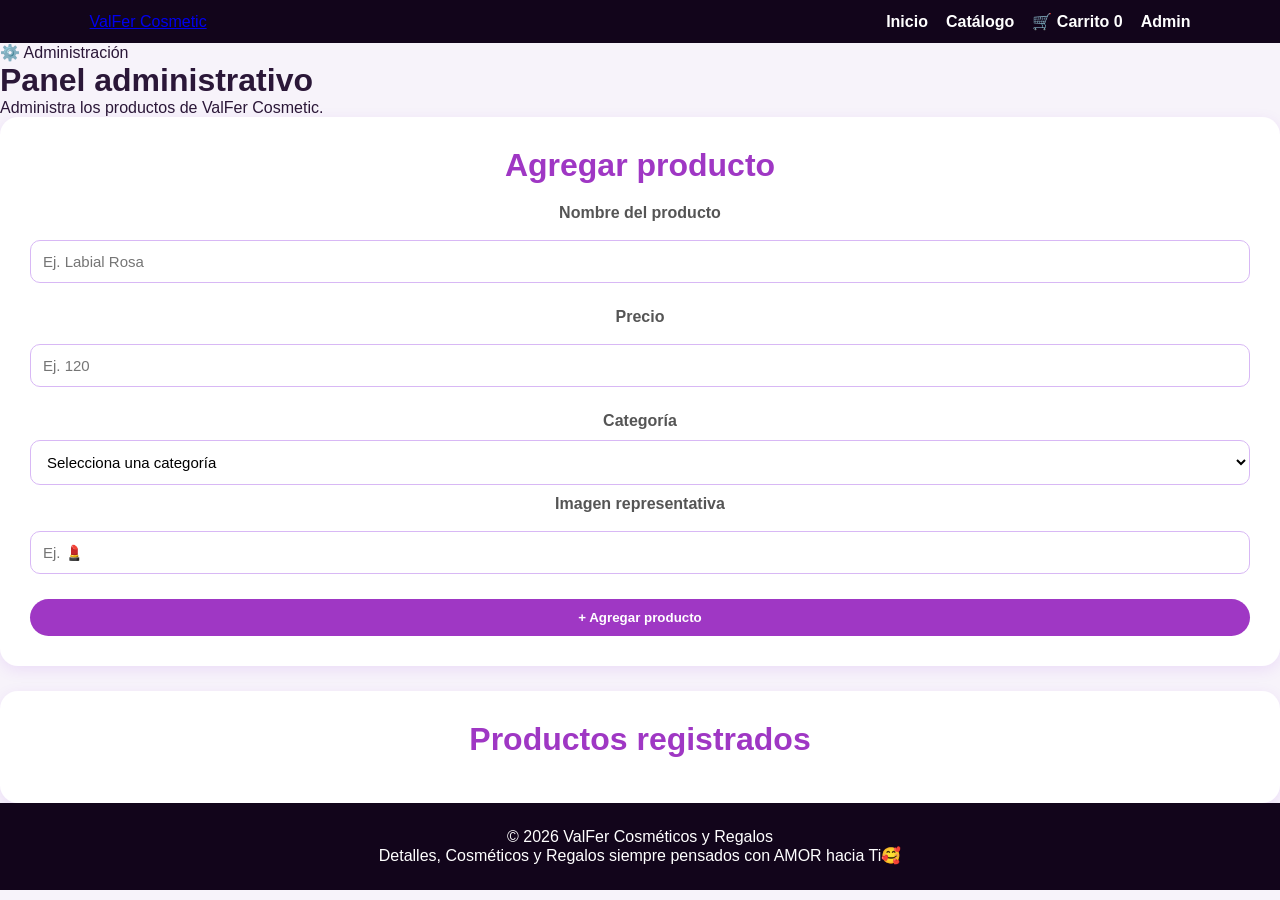
==== admin.html @ d599f7ee "Actualice el codigo y cree apartado admin y carrito" ====
<!DOCTYPE html>
<html lang="es">

<head>

    <!-- Configuración de caracteres -->
    <meta charset="UTF-8">

    <!-- Adaptación para celulares -->
    <meta name="viewport" content="width=device-width, initial-scale=1.0">

    <!-- Título -->
    <title>Administración | ValFer Cosmetic</title>

    <!-- Archivo CSS -->
    <link rel="stylesheet" href="estilos.css">

</head>


<body>


    <!-- ==============================
         ENCABEZADO
         ============================== -->

    <header>

        <!-- Nombre del negocio -->

        <a class="logo" href="index.html">

            ValFer

            <span>
                Cosmetic
            </span>

        </a>


        <!-- Menú -->

        <nav>

            <a href="index.html">
                Inicio
            </a>

            <a href="catalogo.html">
                Catálogo
            </a>

            <a href="carrito.html">

                🛒 Carrito

                <b id="contador">
                    0
                </b>

            </a>

            <a href="admin.html">
                Admin
            </a>

        </nav>

    </header>



    <!-- ==============================
         CONTENIDO PRINCIPAL
         ============================== -->

    <main class="seccion">


        <!-- TÍTULO -->

        <div class="titulo">

            <p class="etiqueta">
                ⚙️ Administración
            </p>

            <h1>
                Panel administrativo
            </h1>

            <p>
                Administra los productos de ValFer Cosmetic.
            </p>

        </div>



        <!-- ==============================
             FORMULARIO
             ============================== -->

        <section class="caja">

            <h2>
                Agregar producto
            </h2>


            <!--
                Este formulario permite registrar
                un nuevo producto.

                JavaScript se encargará de guardar
                la información.
            -->

            <form
                id="formAdmin"
                class="formulario"
            >


                <!-- Nombre -->

                <label for="nombre">
                    Nombre del producto
                </label>

                <input
                    id="nombre"
                    type="text"
                    placeholder="Ej. Labial Rosa"
                    required
                >


                <!-- Precio -->

                <label for="precio">
                    Precio
                </label>

                <input
                    id="precio"
                    type="number"
                    placeholder="Ej. 120"
                    min="1"
                    step="0.01"
                    required
                >


                <!-- Categoría -->

                <label for="cat">
                    Categoría
                </label>

                <select
                    id="cat"
                    required
                >

                    <option value="">
                        Selecciona una categoría
                    </option>

                    <option value="maquillaje">
                        Maquillaje
                    </option>

                    <option value="cuidado">
                        Cuidado personal
                    </option>

                    <option value="regalos">
                        Regalos
                    </option>

                </select>


                <!-- Emoji -->

                <label for="emoji">
                    Imagen representativa
                </label>

                <input
                    id="emoji"
                    type="text"
                    placeholder="Ej. 💄"
                    maxlength="2"
                >


                <!-- Botón -->

                <button
                    class="btn"
                    type="submit"
                >

                    + Agregar producto

                </button>

            </form>

        </section>



        <!-- ==============================
             PRODUCTOS REGISTRADOS
             ============================== -->

        <section class="caja admin-productos">

            <h2>
                Productos registrados
            </h2>


            <!--
                JavaScript colocará aquí
                todos los productos.
            -->

            <div id="adminLista">

            </div>

        </section>


    </main>


    <!-- PIE DE PÁGINA -->
    <footer>

        <p>
            © 2026 ValFer Cosméticos y Regalos
        </p>

        <p>
            Detalles, Cosméticos y Regalos siempre pensados
            con AMOR hacia Ti🥰
        </p>
    </footer>

</body>

</html>
---- estilos.css ----
/* ==============================
  PAGINA PRINCIPAL INDEX
   ============================== */
:root{
  --morado:#9f37c4;
  --lila:#d97aff;
  --negro:#12051b;
  --blanco:#fff;
  --gris:#f7f3fa;
  --texto:#2b1738;
}
*{box-sizing:border-box;margin:0;padding:0}
body{
  font-family:Arial, sans-serif;
  background:var(--gris);
  color:var(--texto);
}
header{
  background:#12051b;
  color:white;
  padding:12px 7%;
  display:flex;
  align-items:center;
  justify-content:space-between;
  position:sticky;
  top:0;
  z-index:10;
}
.mini-logo{width:65px;height:48px;object-fit:contain}
nav{display:flex;gap:18px;align-items:center;flex-wrap:wrap}
nav a{
  color:white;text-decoration:none;font-weight:bold;
}
nav a:hover{color:var(--lila)}
.btn{
  display:inline-block;
  background:var(--morado);
  color:white;
  padding:11px 20px;
  border-radius:25px;
  text-decoration:none;
  border:none;
  cursor:pointer;
  font-weight:bold;
}
.btn:hover{background:#a43df0}
.hero{
  min-height:75vh;
  display:flex;
  align-items:center;
  justify-content:center;
  text-align:center;
  padding:50px 20px;
  background:linear-gradient(135deg,#12051b,#2a0742,#8207DB);
  color:white;
}
.hero img{width:min(430px,90%);border-radius:20px;margin-bottom:20px}
.hero h1{font-size:clamp(2.2rem,6vw,4.5rem);margin-bottom:10px}
.hero p{font-size:1.15rem;margin-bottom:25px}
section{padding:65px 8%;text-align:center}
section h2{font-size:2rem;margin-bottom:15px;color:var(--morado)}
.sobre{background:white}
.sobre p{max-width:750px;margin:auto;line-height:1.7}
.cards{
  display:grid;
  grid-template-columns:repeat(auto-fit,minmax(190px,1fr));
  gap:20px;
  margin-top:30px;
}
.card{
  background:white;
  padding:25px;
  border-radius:18px;
  box-shadow:0 5px 18px #00000012;
}
.card .icon{font-size:45px;margin-bottom:12px}
.card h3{margin-bottom:8px;color:var(--morado)}
.form-box{
  max-width:450px;margin:60px auto;padding:30px;
  background:white;border-radius:20px;
  box-shadow:0 5px 20px #00000015;
}
.form-box h2{text-align:center;color:var(--morado);margin-bottom:20px}
input{
  width:100%;padding:13px;margin:8px 0 15px;
  border:1px solid #ddd;border-radius:10px;
}
.form-box .btn{width:100%}
.center{text-align:center}
.profile{
  max-width:600px;margin:60px auto;background:white;padding:35px;
  border-radius:20px;text-align:center;box-shadow:0 5px 20px #00000015;
}
.avatar{
  width:90px;height:90px;border-radius:50%;margin:0 auto 15px;
  background:var(--lila);display:flex;align-items:center;justify-content:center;
  font-size:40px;
}
footer{
  background:#12051b;color:white;text-align:center;padding:25px;
}
@media(max-width:650px){
  header{flex-direction:column;gap:10px}
  nav{justify-content:center}
}

/* ============================= */
/* PÁGINA DE BIENVENIDA INDEX2 */
/* ============================= */

.pagina-bienvenida {
    margin: 0;

    min-height: 100vh;

    display: flex;

    justify-content: center;

    align-items: center;

    background: linear-gradient(
        #17032ae6,
        #b986ece6
    );

    font-family: Arial, sans-serif;
}


/* CONTENEDOR PRINCIPAL */

.bienvenida {
    width: 100%;

    display: flex;

    justify-content: center;

    padding: 30px;
}


/* TARJETA */

.tarjeta-bienvenida {
    max-width: 500px;

    width: 100%;

    background-color: white;

    padding: 45px 30px;

    border-radius: 25px;

    text-align: center;

    box-shadow: 0 8px 25px rgba(130, 7, 219, 0.20);
}


/* LOGO */

.logo-bienvenida {
    width: 180px;

    max-width: 80%;

    margin-bottom: 20px;
}


/* TÍTULO */

.tarjeta-bienvenida h1 {
    color: #8207DB;

    font-size: 30px;

    margin-bottom: 15px;
}


/* TEXTOS */

.tarjeta-bienvenida p {
    color: #5C3B68;

    font-size: 17px;

    line-height: 1.6;
}


/* FORMULARIO */

.tarjeta-bienvenida form {
    margin-top: 25px;

    display: flex;

    flex-direction: column;

    gap: 15px;
}


/* CAMPO DE CORREO */

.tarjeta-bienvenida input {
    padding: 14px;

    border: 2px solid #C27AFF;

    border-radius: 25px;

    font-size: 16px;

    text-align: center;

    outline: none;
}


/* EFECTO DEL INPUT */

.tarjeta-bienvenida input:focus {
    border-color: #8207DB;
}


/* BOTÓN */

.tarjeta-bienvenida .btn {
    border: none;

    cursor: pointer;

    background-color: #8207DB;

    color: white;

    padding: 14px 22px;

    border-radius: 25px;

    font-size: 16px;

    font-weight: bold;

    transition: 0.3s;
}


/* EFECTO DEL BOTÓN */

.tarjeta-bienvenida .btn:hover {
    background-color: #C27AFF;

    transform: scale(1.03);
}


/* MENSAJE DE PRIVACIDAD */

.mensaje-privacidad {
    font-size: 13px !important;

    color: #777 !important;

    margin-top: 20px;
}

/* ==============================
   LOGIN, REGISTRO Y PERFIL
   ============================== */

.encabezado-login {
    background-color: white;
    text-align: center;
    padding: 20px;
}

.encabezado-login h1 {
    color: #8207DB;
    margin: 0;
}

.encabezado-login p {
    color: #777;
}


/* Fondo */

.login-container {
    min-height: 80vh;

    display: flex;
    justify-content: center;
    align-items: center;

    padding: 40px 20px;

    background: linear-gradient(
        135deg,
        #8207DB,
        #C27AFF
    );
}


/* Tarjeta */

.login-card {
    width: 100%;
    max-width: 420px;

    background-color: white;

    padding: 35px;

    border-radius: 20px;

    box-shadow:
        0 8px 25px
        rgba(0, 0, 0, 0.2);
}


/* Título */

.login-card h2 {
    text-align: center;

    color: #8207DB;

    margin-bottom: 10px;
}


.texto-login {
    text-align: center;

    color: #777;

    margin-bottom: 25px;
}


/* Etiquetas */

.login-card label {
    display: block;

    margin-top: 15px;

    margin-bottom: 6px;

    font-weight: bold;

    color: #333;
}


/* Campos */

.login-card input {
    width: 100%;

    padding: 12px;

    box-sizing: border-box;

    border: 2px solid #ddd;

    border-radius: 10px;

    font-size: 15px;
}


/* Cuando seleccionamos un campo */

.login-card input:focus {
    outline: none;

    border-color: #8207DB;
}


/* Botón principal */

.boton {
    display: block;

    width: 100%;

    box-sizing: border-box;

    padding: 13px;

    margin-top: 25px;

    background-color: #8207DB;

    color: white;

    border-radius: 10px;

    text-align: center;

    text-decoration: none;

    font-weight: bold;
}


.boton:hover {
    background-color: #6b05b5;
}


/* Segundo botón */

.boton-secundario {
    display: block;

    width: 100%;

    box-sizing: border-box;

    padding: 12px;

    margin-top: 15px;

    border: 2px solid #8207DB;

    border-radius: 10px;

    color: #8207DB;

    text-align: center;

    text-decoration: none;

    font-weight: bold;
}


/* Separador */

.separador {
    text-align: center;

    margin-top: 25px;

    color: #777;
}


/* Regresar */

.volver {
    display: block;

    text-align: center;

    margin-top: 20px;

    color: #8207DB;

    text-decoration: none;
}


/* Foto */

.foto-perfil {

    width: 100px;

    height: 100px;

    margin: 10px auto 20px;

    border-radius: 50%;

    background-color: #C27AFF;

    display: flex;

    justify-content: center;

    align-items: center;

    font-size: 45px;
}

/* ============================= */
/* SECCIÓN SOBRE NOSOTROS */
/* ============================= */

.sobre-nosotros {
    background-color: #faf5ff;
    padding: 70px 8%;
    text-align: center;
}


/* Título principal */

.sobre-nosotros h2 {
    color: #2e0a48;
    font-size: 35px;
    margin-bottom: 20px;
}


/* Texto de bienvenida */

.sobre-nosotros .bienvenida {
    color: #8207DB;
    font-size: 20px;
    font-weight: bold;
    margin-bottom: 25px;
}


/* Párrafos */

.sobre-nosotros > p {
    max-width: 600px;
    margin: 0 auto 15px;
    line-height: 1.5;
    color: #5c3b68;
    font-size: 17px;
}


/* Texto importante */

.sobre-nosotros strong {
    color: #8207DB;
}


/* ============================= */
/* TÍTULO DE VALORES */
/* ============================= */

.sobre-nosotros h3 {
    color: #8207DB;
    font-size: 28px;
    margin-top: 50px;
    margin-bottom: 30px;
}


/* ============================= */
/* TARJETAS DE VALORES */
/* ============================= */

.valores {
    display: grid;

    grid-template-columns:
        repeat(auto-fit, minmax(200px, 1fr));

    gap: 25px;

    max-width: 1000px;

    margin: auto;
}


/* Cada tarjeta */

.valor {
    background-color: white;

    padding: 30px 20px;

    border-radius: 20px;

    box-shadow:
        0 5px 15px rgba(130, 7, 219, 0.15);

    transition: 0.3s;
}


/* Efecto cuando pasamos el mouse */

.valor:hover {
    transform: translateY(-8px);

    box-shadow:
        0 10px 25px rgba(130, 7, 219, 0.25);
}


/* Icono */

.valor span {
    font-size: 45px;
    display: block;
    margin-bottom: 15px;
}


/* Título de cada valor */

.valor h4 {
    color: #8207DB;
    font-size: 21px;
    margin-bottom: 10px;
}


/* Texto de cada valor */

.valor p {
    color: #654b70;
    line-height: 1.5;
    font-size: 15px;
}


/* ============================= */
/* MENSAJE FINAL */
/* ============================= */

.sobre-nosotros .final {
    margin-top: 50px;

    color: #8207DB;

    font-size: 18px;

    font-weight: bold;
}


/* Frase final */

.sobre-nosotros .frase {
    color: #351044;

    font-size: 20px;

    font-style: italic;

    font-weight: bold;

    margin-top: 15px;
}

/* ============================= */
/* CATÁLOGO DE PRODUCTOS */
/* ============================= */

.catalogo {
    background-color: #faf5ff;
    padding: 60px 8%;
    text-align: center;
}

/* TÍTULO */

.catalogo h2 {
    color: #8207DB;
    font-size: 35px;
    margin-bottom: 15px;
}

/* DESCRIPCIÓN */

.descripcion-catalogo {
    color: #5c3b68;
    font-size: 18px;
    margin-bottom: 50px;
}


/* CATEGORÍAS */

.catalogo h3 {
    color: #8207DB;
    font-size: 28px;
    margin-top: 45px;
    margin-bottom: 30px;
}


/* CONTENEDOR DE PRODUCTOS */

.productos {
    display: grid;
    grid-template-columns: repeat(auto-fit, minmax(220px, 1fr));
    gap: 25px;
    max-width: 1000px;
    margin: auto;
}


/* TARJETA DEL PRODUCTO */

.producto {
    background-color: white;
    padding: 20px;
    border-radius: 20px;

    box-shadow: 0 5px 15px rgba(130, 7, 219, 0.15);

    transition: 0.3s;
}


/* EFECTO AL PASAR EL MOUSE */

.producto:hover {
    transform: translateY(-8px);

    box-shadow:
        0 10px 25px rgba(130, 7, 219, 0.25);
}


/* ESPACIO PARA LA IMAGEN */

.imagen-producto {
    height: 180px;

    background-color: #f1ddff;

    border-radius: 15px;

    display: flex;
    align-items: center;
    justify-content: center;

    font-size: 50px;

    margin-bottom: 20px;
}


/* NOMBRE DEL PRODUCTO */

.producto h4 {
    color: #8207DB;
    font-size: 20px;
    margin-bottom: 10px;
}


/* DESCRIPCIÓN DEL PRODUCTO */

.producto p {
    color: #654b70;
    line-height: 1.5;

    min-height: 45px;
}


/* PRECIO */

.precio {
    display: block;

    color: #351044;

    font-size: 20px;

    font-weight: bold;

    margin: 15px 0;
}


/* BOTÓN */

.producto .btn {
    display: inline-block;

    background-color: #8207DB;

    color: white;

    text-decoration: none;

    padding: 10px 20px;

    border-radius: 25px;

    font-weight: bold;

    transition: 0.3s;
}


/* EFECTO DEL BOTÓN */

.producto .btn:hover {
    background-color: #C27AFF;

    transform: scale(1.05);
}


/* MENSAJE FINAL */

.mensaje-catalogo {
    background-color: white;

    max-width: 700px;

    margin: 60px auto 20px;

    padding: 30px;

    border-radius: 20px;

    box-shadow: 0 5px 15px rgba(130, 7, 219, 0.15);
}


.mensaje-catalogo p:first-child {
    color: #8207DB;

    font-size: 22px;

    font-weight: bold;
}


.mensaje-catalogo p {
    color: #5c3b68;

    font-size: 17px;
}


/* BOTÓN DEL MENSAJE */

.mensaje-catalogo .btn {
    display: inline-block;

    background-color: #8207DB;

    color: white;

    text-decoration: none;

    padding: 12px 22px;

    border-radius: 25px;

    font-weight: bold;

    margin-top: 10px;

    transition: 0.3s;
}


.mensaje-catalogo .btn:hover {
    background-color: #C27AFF;
}


/* Overlay oscuro de fondo */
.modal-overlay {
    position: fixed;
    top: 0;
    left: 0;
    width: 100%;
    height: 100%;
    background-color: rgba(0, 0, 0, 0.5);
    display: flex;
    justify-content: center;
    align-items: center;
    z-index: 1000;
}

/* Caja de la alerta personalizada */
.modal-box {
    background-color: #ffffff;
    padding: 25px;
    border-radius: 12px;
    text-align: center;
    box-shadow: 0 4px 15px rgba(0, 0, 0, 0.2);
    width: 90%;
}

/* =====================================
   CARRITO DE COMPRAS
   ===================================== */


/* Caja principal del carrito */

.caja {
    background: white;

    padding: 30px;

    border-radius: 18px;

    box-shadow:
        0 4px 15px #8207db18;
}


/* Cada producto dentro del carrito */

.item {
    display: flex;

    justify-content: space-between;

    align-items: center;

    gap: 15px;

    padding: 18px 0;

    border-bottom: 1px solid #eeeeee;
}


/* Nombre del producto */

.item span {
    font-size: 17px;
}


/* Botón para quitar */

.secundario {
    border: 1px solid #8207DB;

    color: #8207DB;

    background: white;

    padding: 9px 16px;

    border-radius: 20px;

    cursor: pointer;

    font-weight: bold;
}


.secundario:hover {
    background: #f2ddff;
}


/* Total */

.total {
    text-align: right;

    font-size: 23px;

    font-weight: bold;

    color: #8207DB;

    margin-top: 25px;
}


/* Mensaje cuando no hay productos */

.carrito-vacio {
    text-align: center;

    padding: 40px 20px;
}


.carrito-vacio h2 {
    color: #8207DB;

    margin-bottom: 10px;
}

/* =====================================
   PANEL ADMINISTRATIVO
   ===================================== */


/* Espacio entre las cajas */

.admin-productos {
    margin-top: 25px;
}


/* Formulario */

.formulario {
    display: grid;

    gap: 10px;

    margin-top: 20px;
}


/* Etiquetas */

.formulario label {
    font-weight: bold;

    color: #555;
}


/* Campos */

.formulario input,
.formulario select {

    width: 100%;

    padding: 12px;

    border: 1px solid #d8b8f5;

    border-radius: 10px;

    background: white;

    outline: none;

    font-size: 15px;

}


/* Cuando hacemos clic en un campo */

.formulario input:focus,
.formulario select:focus {

    border-color: #8207DB;

    box-shadow:
        0 0 0 2px #c27aff55;

}


/* Cada producto del administrador */

.admin-item {

    display: flex;

    justify-content: space-between;

    align-items: center;

    gap: 15px;

    padding: 15px 0;

    border-bottom: 1px solid #eeeeee;

}


/* Nombre del producto */

.admin-item span {

    font-size: 16px;

}


/* Botón eliminar */

.admin-item .secundario {

    border-color: #C27AFF;

    color: #8207DB;

}


.admin-item .secundario:hover {

    background: #f2ddff;

}
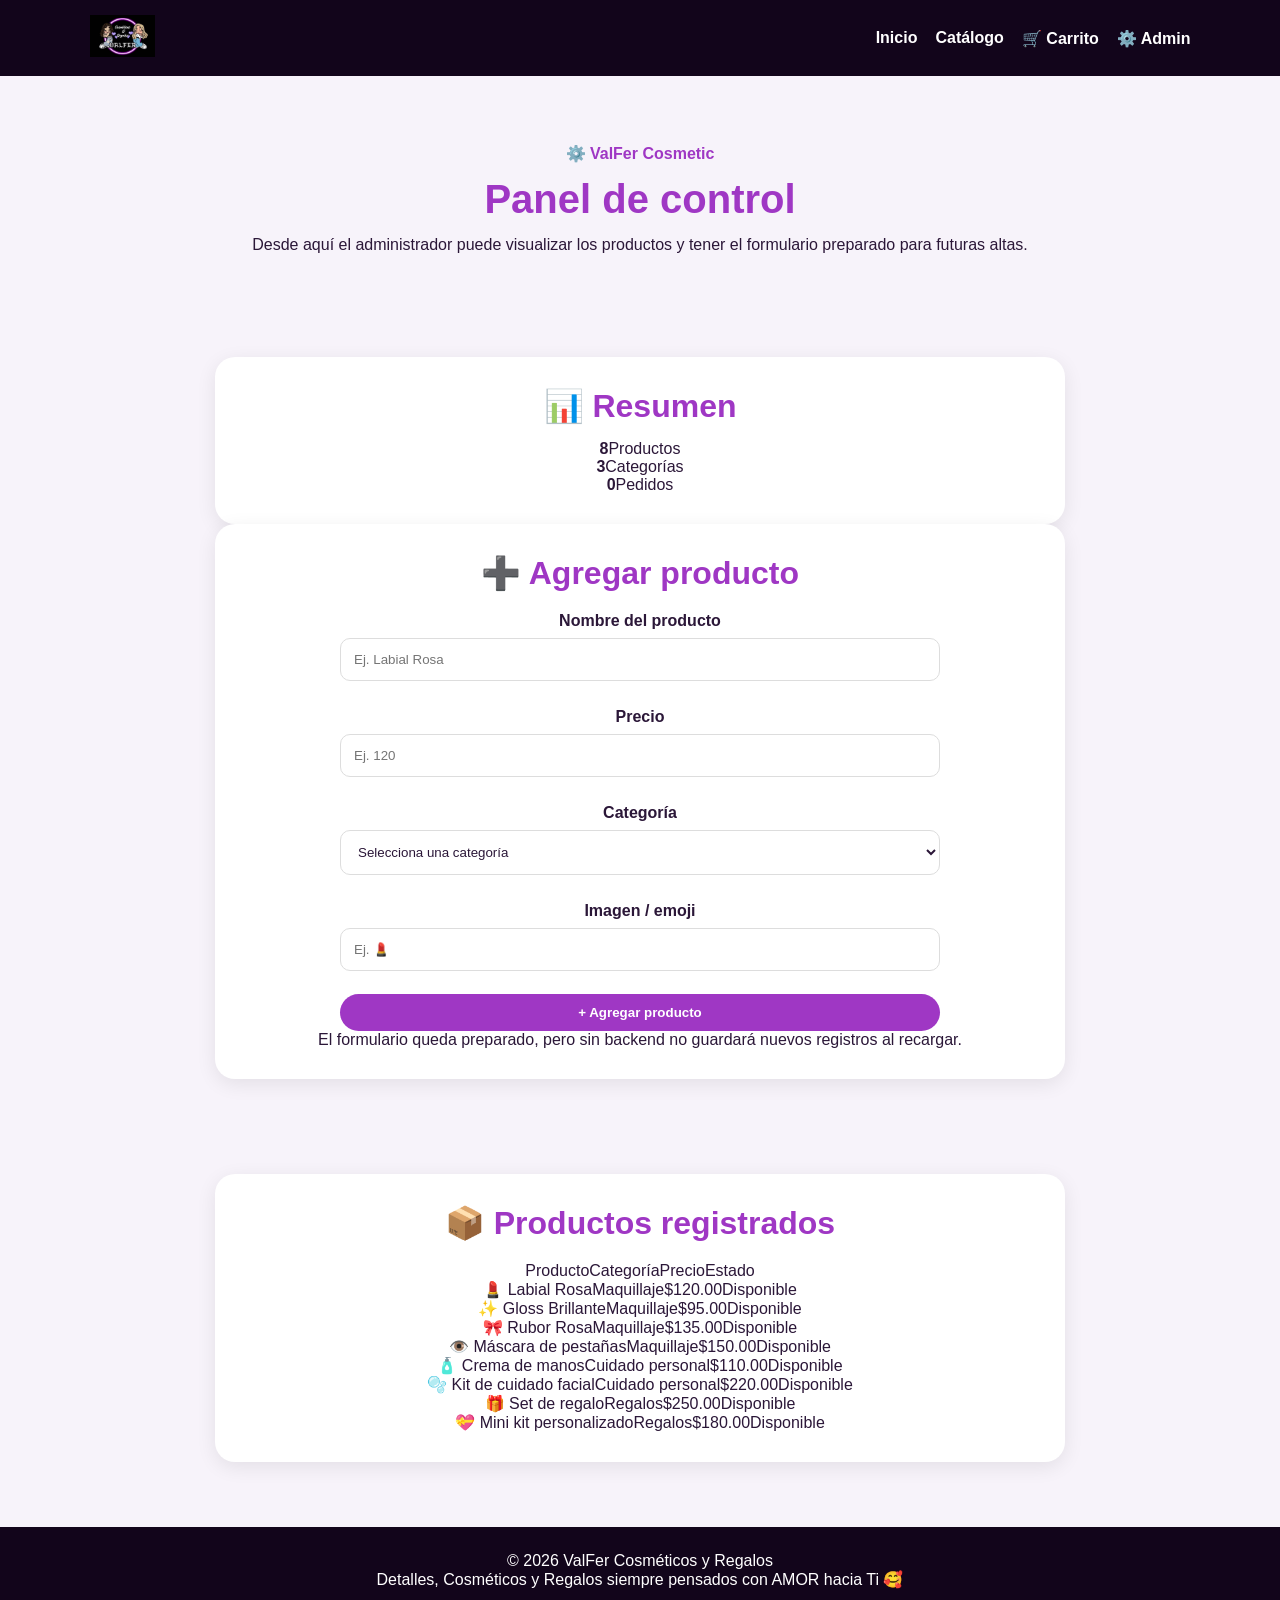
==== commit 01449340: "Agregue nuevo apartado (comunidad) y modifique codigo" ====
--- a/admin.html
+++ b/admin.html
@@ -1,259 +1,89 @@
 <!DOCTYPE html>
 <html lang="es">
-
 <head>
-
-    <!-- Configuración de caracteres -->
     <meta charset="UTF-8">
-
-    <!-- Adaptación para celulares -->
     <meta name="viewport" content="width=device-width, initial-scale=1.0">
-
-    <!-- Título -->
-    <title>Administración | ValFer Cosmetic</title>
-
-    <!-- Archivo CSS -->
+    <title>Panel Admin | ValFer Cosmetic</title>
     <link rel="stylesheet" href="estilos.css">
-
 </head>
-
-
 <body>
 
+<header>
+    <a href="index.html">
+        <img src="img/valfer logo.jpeg" class="mini-logo" alt="ValFer Cosmetic">
+    </a>
+    <nav>
+        <a href="index.html">Inicio</a>
+        <a href="catalogo.html#productos">Catálogo</a>
+        <a href="catalogo.html#carrito">🛒 Carrito</a>
+        <a href="admin.html">⚙️ Admin</a>
+    </nav>
+</header>
 
-    <!-- ==============================
-         ENCABEZADO
-         ============================== -->
+<main class="seccion admin-panel">
+    <div class="titulo">
+        <p class="etiqueta">⚙️ ValFer Cosmetic</p>
+        <h1>Panel de control</h1>
+        <p>Desde aquí el administrador puede visualizar los productos y tener el formulario preparado para futuras altas.</p>
+    </div>
 
-    <header>
-
-        <!-- Nombre del negocio -->
-
-        <a class="logo" href="index.html">
-
-            ValFer
-
-            <span>
-                Cosmetic
-            </span>
-
-        </a>
-
-
-        <!-- Menú -->
-
-        <nav>
-
-            <a href="index.html">
-                Inicio
-            </a>
-
-            <a href="catalogo.html">
-                Catálogo
-            </a>
-
-            <a href="carrito.html">
-
-                🛒 Carrito
-
-                <b id="contador">
-                    0
-                </b>
-
-            </a>
-
-            <a href="admin.html">
-                Admin
-            </a>
-
-        </nav>
-
-    </header>
-
-
-
-    <!-- ==============================
-         CONTENIDO PRINCIPAL
-         ============================== -->
-
-    <main class="seccion">
-
-
-        <!-- TÍTULO -->
-
-        <div class="titulo">
-
-            <p class="etiqueta">
-                ⚙️ Administración
-            </p>
-
-            <h1>
-                Panel administrativo
-            </h1>
-
-            <p>
-                Administra los productos de ValFer Cosmetic.
-            </p>
-
+    <section class="admin-grid">
+        <div class="caja admin-resumen">
+            <h2>📊 Resumen</h2>
+            <div class="estadisticas">
+                <div><strong>8</strong><span>Productos</span></div>
+                <div><strong>3</strong><span>Categorías</span></div>
+                <div><strong>0</strong><span>Pedidos</span></div>
+            </div>
         </div>
 
+        <div class="caja">
+            <h2>➕ Agregar producto</h2>
+            <form class="formulario" action="#" method="post">
+                <label for="nombre">Nombre del producto</label>
+                <input id="nombre" name="nombre" type="text" placeholder="Ej. Labial Rosa" required>
 
+                <label for="precio">Precio</label>
+                <input id="precio" name="precio" type="number" min="1" step="0.01" placeholder="Ej. 120" required>
 
-        <!-- ==============================
-             FORMULARIO
-             ============================== -->
-
-        <section class="caja">
-
-            <h2>
-                Agregar producto
-            </h2>
-
-
-            <!--
-                Este formulario permite registrar
-                un nuevo producto.
-
-                JavaScript se encargará de guardar
-                la información.
-            -->
-
-            <form
-                id="formAdmin"
-                class="formulario"
-            >
-
-
-                <!-- Nombre -->
-
-                <label for="nombre">
-                    Nombre del producto
-                </label>
-
-                <input
-                    id="nombre"
-                    type="text"
-                    placeholder="Ej. Labial Rosa"
-                    required
-                >
-
-
-                <!-- Precio -->
-
-                <label for="precio">
-                    Precio
-                </label>
-
-                <input
-                    id="precio"
-                    type="number"
-                    placeholder="Ej. 120"
-                    min="1"
-                    step="0.01"
-                    required
-                >
-
-
-                <!-- Categoría -->
-
-                <label for="cat">
-                    Categoría
-                </label>
-
-                <select
-                    id="cat"
-                    required
-                >
-
-                    <option value="">
-                        Selecciona una categoría
-                    </option>
-
-                    <option value="maquillaje">
-                        Maquillaje
-                    </option>
-
-                    <option value="cuidado">
-                        Cuidado personal
-                    </option>
-
-                    <option value="regalos">
-                        Regalos
-                    </option>
-
+                <label for="cat">Categoría</label>
+                <select id="cat" name="categoria" required>
+                    <option value="">Selecciona una categoría</option>
+                    <option>Maquillaje</option>
+                    <option>Cuidado personal</option>
+                    <option>Regalos</option>
                 </select>
 
+                <label for="imagen">Imagen / emoji</label>
+                <input id="imagen" name="imagen" type="text" placeholder="Ej. 💄">
 
-                <!-- Emoji -->
+                <button class="btn" type="submit">+ Agregar producto</button>
+            </form>
+            <p class="admin-nota">El formulario queda preparado, pero sin backend no guardará nuevos registros al recargar.</p>
+        </div>
+    </section>
 
-                <label for="emoji">
-                    Imagen representativa
-                </label>
+    <section class="caja admin-productos">
+        <h2>📦 Productos registrados</h2>
 
-                <input
-                    id="emoji"
-                    type="text"
-                    placeholder="Ej. 💄"
-                    maxlength="2"
-                >
+        <div class="tabla-admin">
+            <div class="fila-admin encabezado-admin"><span>Producto</span><span>Categoría</span><span>Precio</span><span>Estado</span></div>
+            <div class="fila-admin"><span>💄 Labial Rosa</span><span>Maquillaje</span><span>$120.00</span><span>Disponible</span></div>
+            <div class="fila-admin"><span>✨ Gloss Brillante</span><span>Maquillaje</span><span>$95.00</span><span>Disponible</span></div>
+            <div class="fila-admin"><span>🎀 Rubor Rosa</span><span>Maquillaje</span><span>$135.00</span><span>Disponible</span></div>
+            <div class="fila-admin"><span>👁️ Máscara de pestañas</span><span>Maquillaje</span><span>$150.00</span><span>Disponible</span></div>
+            <div class="fila-admin"><span>🧴 Crema de manos</span><span>Cuidado personal</span><span>$110.00</span><span>Disponible</span></div>
+            <div class="fila-admin"><span>🫧 Kit de cuidado facial</span><span>Cuidado personal</span><span>$220.00</span><span>Disponible</span></div>
+            <div class="fila-admin"><span>🎁 Set de regalo</span><span>Regalos</span><span>$250.00</span><span>Disponible</span></div>
+            <div class="fila-admin"><span>💝 Mini kit personalizado</span><span>Regalos</span><span>$180.00</span><span>Disponible</span></div>
+        </div>
+    </section>
+</main>
 
-
-                <!-- Botón -->
-
-                <button
-                    class="btn"
-                    type="submit"
-                >
-
-                    + Agregar producto
-
-                </button>
-
-            </form>
-
-        </section>
-
-
-
-        <!-- ==============================
-             PRODUCTOS REGISTRADOS
-             ============================== -->
-
-        <section class="caja admin-productos">
-
-            <h2>
-                Productos registrados
-            </h2>
-
-
-            <!--
-                JavaScript colocará aquí
-                todos los productos.
-            -->
-
-            <div id="adminLista">
-
-            </div>
-
-        </section>
-
-
-    </main>
-
-
-    <!-- PIE DE PÁGINA -->
-    <footer>
-
-        <p>
-            © 2026 ValFer Cosméticos y Regalos
-        </p>
-
-        <p>
-            Detalles, Cosméticos y Regalos siempre pensados
-            con AMOR hacia Ti🥰
-        </p>
-    </footer>
+<footer>
+    <p>© 2026 ValFer Cosméticos y Regalos</p>
+    <p>Detalles, Cosméticos y Regalos siempre pensados con AMOR hacia Ti 🥰</p>
+</footer>
 
 </body>
-
-</html>+</html>
--- a/estilos.css
+++ b/estilos.css
@@ -276,226 +276,169 @@
    LOGIN, REGISTRO Y PERFIL
    ============================== */
 
+/* Reutilización de variables globales del INDEX */
+:root {
+  --morado: #9f37c4;
+  --lila: #d97aff;
+  --negro: #12051b;
+  --blanco: #fff;
+  --gris: #f7f3fa;
+  --texto: #2b1738;
+}
+
+/* Encabezado */
 .encabezado-login {
-    background-color: white;
-    text-align: center;
-    padding: 20px;
+  background-color: var(--blanco);
+  text-align: center;
+  padding: 25px 20px;
 }
 
 .encabezado-login h1 {
-    color: #8207DB;
-    margin: 0;
+  color: var(--morado);
+  margin-bottom: 5px;
 }
 
 .encabezado-login p {
-    color: #777;
-}
-
-
-/* Fondo */
-
+  color: #666;
+  font-size: 0.95rem;
+}
+
+/* Fondo principal con el mismo degradado oscuro que la sección Hero */
 .login-container {
-    min-height: 80vh;
-
-    display: flex;
-    justify-content: center;
-    align-items: center;
-
-    padding: 40px 20px;
-
-    background: linear-gradient(
-        135deg,
-        #8207DB,
-        #C27AFF
-    );
-}
-
-
-/* Tarjeta */
-
+  min-height: 80vh;
+  display: flex;
+  justify-content: center;
+  align-items: center;
+  padding: 50px 20px;
+  background: linear-gradient(135deg, #12051b, #2a0742, #8207DB);
+}
+
+/* Tarjeta contenedora */
 .login-card {
-    width: 100%;
-    max-width: 420px;
-
-    background-color: white;
-
-    padding: 35px;
-
-    border-radius: 20px;
-
-    box-shadow:
-        0 8px 25px
-        rgba(0, 0, 0, 0.2);
-}
-
-
-/* Título */
-
+  width: 100%;
+  max-width: 450px;
+  background-color: var(--blanco);
+  padding: 35px;
+  border-radius: 20px;
+  box-shadow: 0 5px 20px rgba(0, 0, 0, 0.15);
+}
+
+/* Títulos y textos descriptivos */
 .login-card h2 {
-    text-align: center;
-
-    color: #8207DB;
-
-    margin-bottom: 10px;
-}
-
+  text-align: center;
+  color: var(--morado);
+  font-size: 2rem;
+  margin-bottom: 10px;
+}
 
 .texto-login {
-    text-align: center;
-
-    color: #777;
-
-    margin-bottom: 25px;
-}
-
-
-/* Etiquetas */
-
+  text-align: center;
+  color: #666;
+  font-size: 0.95rem;
+  margin-bottom: 25px;
+}
+
+/* Formularios y campos de entrada */
 .login-card label {
-    display: block;
-
-    margin-top: 15px;
-
-    margin-bottom: 6px;
-
-    font-weight: bold;
-
-    color: #333;
-}
-
-
-/* Campos */
+  display: block;
+  margin-top: 15px;
+  margin-bottom: 6px;
+  font-weight: bold;
+  color: var(--texto);
+}
 
 .login-card input {
-    width: 100%;
-
-    padding: 12px;
-
-    box-sizing: border-box;
-
-    border: 2px solid #ddd;
-
-    border-radius: 10px;
-
-    font-size: 15px;
-}
-
-
-/* Cuando seleccionamos un campo */
+  width: 100%;
+  padding: 13px;
+  box-sizing: border-box;
+  border: 1px solid #ddd;
+  border-radius: 10px;
+  font-size: 15px;
+  font-family: inherit;
+  transition: border-color 0.3s ease;
+}
 
 .login-card input:focus {
-    outline: none;
-
-    border-color: #8207DB;
-}
-
-
-/* Botón principal */
-
+  outline: none;
+  border-color: var(--morado);
+}
+
+/* Botón Principal (Basado en la clase .btn del INDEX) */
 .boton {
-    display: block;
-
-    width: 100%;
-
-    box-sizing: border-box;
-
-    padding: 13px;
-
-    margin-top: 25px;
-
-    background-color: #8207DB;
-
-    color: white;
-
-    border-radius: 10px;
-
-    text-align: center;
-
-    text-decoration: none;
-
-    font-weight: bold;
-}
-
+  display: block;
+  width: 100%;
+  box-sizing: border-box;
+  padding: 12px 20px;
+  margin-top: 25px;
+  background: var(--morado);
+  color: var(--blanco);
+  border: none;
+  border-radius: 25px;
+  text-align: center;
+  text-decoration: none;
+  font-weight: bold;
+  cursor: pointer;
+  transition: background 0.3s ease;
+}
 
 .boton:hover {
-    background-color: #6b05b5;
-}
-
-
-/* Segundo botón */
-
+  background: #a43df0;
+}
+
+/* Botón Secundario */
 .boton-secundario {
-    display: block;
-
-    width: 100%;
-
-    box-sizing: border-box;
-
-    padding: 12px;
-
-    margin-top: 15px;
-
-    border: 2px solid #8207DB;
-
-    border-radius: 10px;
-
-    color: #8207DB;
-
-    text-align: center;
-
-    text-decoration: none;
-
-    font-weight: bold;
-}
-
-
-/* Separador */
-
+  display: block;
+  width: 100%;
+  box-sizing: border-box;
+  padding: 12px 20px;
+  margin-top: 15px;
+  border: 2px solid var(--morado);
+  background: transparent;
+  border-radius: 25px;
+  color: var(--morado);
+  text-align: center;
+  text-decoration: none;
+  font-weight: bold;
+  transition: background 0.3s ease, color 0.3s ease;
+}
+
+.boton-secundario:hover {
+  background: var(--morado);
+  color: var(--blanco);
+}
+
+/* Separadores y enlaces auxiliares */
 .separador {
-    text-align: center;
-
-    margin-top: 25px;
-
-    color: #777;
-}
-
-
-/* Regresar */
+  text-align: center;
+  margin-top: 25px;
+  color: #777;
+  font-size: 0.9rem;
+}
 
 .volver {
-    display: block;
-
-    text-align: center;
-
-    margin-top: 20px;
-
-    color: #8207DB;
-
-    text-decoration: none;
-}
-
-
-/* Foto */
-
+  display: block;
+  text-align: center;
+  margin-top: 20px;
+  color: var(--morado);
+  text-decoration: none;
+  font-weight: bold;
+}
+
+.volver:hover {
+  color: var(--lila);
+}
+
+/* Foto de Perfil (Estilizada igual al componente .avatar) */
 .foto-perfil {
-
-    width: 100px;
-
-    height: 100px;
-
-    margin: 10px auto 20px;
-
-    border-radius: 50%;
-
-    background-color: #C27AFF;
-
-    display: flex;
-
-    justify-content: center;
-
-    align-items: center;
-
-    font-size: 45px;
+  width: 90px;
+  height: 90px;
+  margin: 10px auto 20px;
+  border-radius: 50%;
+  background-color: var(--lila);
+  display: flex;
+  justify-content: center;
+  align-items: center;
+  font-size: 40px;
 }
 
 /* ============================= */
@@ -896,214 +839,796 @@
     box-shadow: 0 4px 15px rgba(0, 0, 0, 0.2);
     width: 90%;
 }
-
-/* =====================================
-   CARRITO DE COMPRAS
-   ===================================== */
-
-
-/* Caja principal del carrito */
-
-.caja {
-    background: white;
-
-    padding: 30px;
-
-    border-radius: 18px;
-
-    box-shadow:
-        0 4px 15px #8207db18;
-}
-
-
-/* Cada producto dentro del carrito */
-
-.item {
-    display: flex;
-
-    justify-content: space-between;
-
-    align-items: center;
-
-    gap: 15px;
-
-    padding: 18px 0;
-
-    border-bottom: 1px solid #eeeeee;
-}
-
-
-/* Nombre del producto */
-
-.item span {
-    font-size: 17px;
-}
-
-
-/* Botón para quitar */
-
-.secundario {
-    border: 1px solid #8207DB;
-
-    color: #8207DB;
-
-    background: white;
-
-    padding: 9px 16px;
-
-    border-radius: 20px;
-
-    cursor: pointer;
-
-    font-weight: bold;
-}
-
-
-.secundario:hover {
-    background: #f2ddff;
-}
-
-
-/* Total */
-
-.total {
-    text-align: right;
-
-    font-size: 23px;
-
-    font-weight: bold;
-
-    color: #8207DB;
-
-    margin-top: 25px;
-}
-
-
-/* Mensaje cuando no hay productos */
-
-.carrito-vacio {
-    text-align: center;
-
-    padding: 40px 20px;
-}
-
-
-.carrito-vacio h2 {
-    color: #8207DB;
-
-    margin-bottom: 10px;
-}
-
-/* =====================================
-   PANEL ADMINISTRATIVO
-   ===================================== */
-
-
-/* Espacio entre las cajas */
-
-.admin-productos {
-    margin-top: 25px;
-}
-
-
-/* Formulario */
-
-.formulario {
-    display: grid;
-
-    gap: 10px;
-
-    margin-top: 20px;
+    /* Estructura general del catálogo */
+    .contenedor-catalogo {
+        display: flex;
+        gap: 30px;
+        max-width: 1200px;
+        margin: 40px auto;
+        padding: 0 20px;
+        font-family: 'Segoe UI', Tahoma, Geneva, Verdana, sans-serif;
+        position: relative;
+    }
+
+    /* Botón flotante para abrir el menú de filtros */
+    .btn-abrir-filtros {
+        position: fixed;
+        bottom: 30px;
+        left: 30px;
+        background: linear-gradient(135deg, #9333ea, #7e22ce);
+        color: white;
+        border: none;
+        border-radius: 50px;
+        padding: 12px 20px;
+        font-weight: 600;
+        font-size: 0.95rem;
+        box-shadow: 0 4px 20px rgba(147, 51, 234, 0.5);
+        cursor: pointer;
+        z-index: 999;
+        display: flex;
+        align-items: center;
+        gap: 8px;
+        transition: transform 0.2s, box-shadow 0.2s;
+    }
+
+    .btn-abrir-filtros:hover {
+        transform: scale(1.05);
+        box-shadow: 0 6px 25px rgba(168, 85, 247, 0.7);
+    }
+
+    /* Sidebar de Categorías (Oculto inicialmente como panel lateral izquierdo) */
+    .sidebar-categorias {
+        position: fixed;
+        top: 0;
+        left: -320px; /* Oculto fuera de la pantalla */
+        width: 280px;
+        height: 100vh;
+        background: rgba(20, 6, 35, 0.95);
+        border-right: 1px solid rgba(192, 132, 252, 0.25);
+        padding: 30px 20px;
+        box-shadow: 5px 0 30px rgba(15, 3, 30, 0.8);
+        backdrop-filter: blur(12px);
+        z-index: 1000;
+        transition: left 0.35s cubic-bezier(0.4, 0, 0.2, 1);
+        overflow-y: auto;
+        box-sizing: border-box;
+    }
+
+    /* Clase para mostrar el sidebar cuando esté activo */
+    .sidebar-categorias.abierto {
+        left: 0;
+    }
+
+    /* Encabezado del Sidebar (Título + Botón Cerrar) */
+    .sidebar-header {
+        display: flex;
+        justify-content: space-between;
+        align-items: center;
+        margin-bottom: 20px;
+        border-bottom: 2px solid rgba(168, 85, 247, 0.3);
+        padding-bottom: 10px;
+    }
+
+    .sidebar-header h3 {
+        color: #e9d5ff;
+        font-size: 1.2rem;
+        font-weight: 700;
+        margin: 0;
+    }
+
+    .btn-cerrar-sidebar {
+        background: transparent;
+        border: none;
+        color: #d8b4fe;
+        font-size: 1.4rem;
+        cursor: pointer;
+        transition: color 0.2s;
+    }
+
+    .btn-cerrar-sidebar:hover {
+        color: #ffffff;
+    }
+
+    /* Buscador Moderno */
+    .buscador {
+        width: 100%;
+        padding: 12px 16px;
+        background: rgba(46, 16, 101, 0.6);
+        border: 1px solid rgba(168, 85, 247, 0.4);
+        border-radius: 12px;
+        color: #f3e8ff;
+        font-size: 0.95rem;
+        outline: none;
+        transition: all 0.3s ease;
+        box-sizing: border-box;
+        margin-bottom: 25px;
+    }
+
+    .buscador::placeholder {
+        color: #c084fc;
+        opacity: 0.7;
+    }
+
+    .buscador:focus {
+        border-color: #c084fc;
+        box-shadow: 0 0 12px rgba(168, 85, 247, 0.5);
+        background: rgba(46, 16, 101, 0.9);
+    }
+
+    /* Lista de Categorías */
+    .lista-categorias {
+        list-style: none;
+        padding: 0;
+        margin: 0;
+        display: flex;
+        flex-direction: column;
+        gap: 10px;
+    }
+
+    /* Botones de Categorías Estilizados */
+    .categoria-btn {
+        width: 100%;
+        background: transparent;
+        border: 1px solid transparent;
+        border-radius: 12px;
+        padding: 12px 16px;
+        text-align: left;
+        color: #d8b4fe;
+        font-size: 0.95rem;
+        font-weight: 600;
+        cursor: pointer;
+        transition: all 0.25s ease;
+        display: flex;
+        align-items: center;
+    }
+
+    .categoria-btn:hover {
+        background: rgba(147, 51, 234, 0.15);
+        color: #f3e8ff;
+        transform: translateX(4px);
+    }
+
+    /* Estado Activo de las Categorías */
+    .categoria-btn.activa {
+        background: linear-gradient(135deg, #9333ea, #7e22ce) !important;
+        color: #ffffff !important;
+        box-shadow: 0 4px 15px rgba(147, 51, 234, 0.4);
+        border-color: rgba(216, 180, 254, 0.3);
+    }
+
+    /* Overlay oscuro de fondo al abrir el menú lateral */
+    #overlay-menu {
+        position: fixed;
+        top: 0;
+        left: 0;
+        width: 100vw;
+        height: 100vh;
+        background: rgba(15, 3, 30, 0.6);
+        backdrop-filter: blur(3px);
+        z-index: 998;
+        display: none;
+        opacity: 0;
+        transition: opacity 0.3s ease;
+    }
+
+    #overlay-menu.activo {
+        display: block;
+        opacity: 1;
+    }
+
+/* ==============================
+   CARRITO Y ADMIN
+   ============================== */
+:root{
+
+    --morado:#9f37c4;
+
+    --lila:#d97aff;
+
+    --negro:#12051b;
+
+    --blanco:#fff;
+
+    --gris:#f7f3fa;
+
+    --texto:#2b1738;
+
+}
+
+
+/* ==============================
+   CONFIGURACIÓN GENERAL
+   ============================== */
+
+*{
+    box-sizing:border-box;
+    margin:0;
+    padding:0;
+}
+
+body{
+
+  font-family:Arial, sans-serif;
+
+  background:var(--gris);
+
+  color:var(--texto);
+
+  /* Hace que la página ocupe mínimo toda la pantalla */
+  min-height:100vh;
+
+  /* Permite colocar el footer hasta abajo */
+  display:flex;
+
+  flex-direction:column;
+
+}
+
+
+/* ==============================
+   ENCABEZADO
+   ============================== */
+
+header{
+
+    background:var(--negro);
+
+    color:white;
+
+    padding:12px 7%;
+
+    display:flex;
+
+    align-items:center;
+
+    justify-content:space-between;
+
+    position:sticky;
+
+    top:0;
+
+    z-index:10;
+
+}
+
+
+/* Logo */
+
+.logo{
+
+    color:white;
+
+    text-decoration:none;
+
+    font-size:1.4rem;
+
+    font-weight:bold;
+
+}
+
+.logo span{
+
+    color:var(--lila);
+
+}
+
+
+/* Menú */
+
+nav{
+
+    display:flex;
+
+    gap:18px;
+
+    align-items:center;
+
+    flex-wrap:wrap;
+
+}
+
+nav a{
+
+    color:white;
+
+    text-decoration:none;
+
+    font-weight:bold;
+
+}
+
+nav a:hover{
+
+    color:var(--lila);
+
+}
+
+
+/* Número del carrito */
+
+nav b{
+
+    background:var(--morado);
+
+    color:white;
+
+    padding:3px 8px;
+
+    border-radius:20px;
+
+    font-size:.8rem;
+
+}
+
+
+/* ==============================
+   TÍTULOS DE LAS PÁGINAS
+   ============================== */
+
+.seccion{
+
+    padding:65px 8%;
+
+    min-height:60vh;
+
+}
+
+.titulo{
+
+    text-align:center;
+
+    margin-bottom:35px;
+
+}
+
+.titulo h1{
+
+    font-size:2.5rem;
+
+    color:var(--morado);
+
+    margin:10px 0;
+
+}
+
+.titulo p{
+
+    line-height:1.6;
+
+}
+
+.etiqueta{
+
+    color:var(--morado);
+
+    font-weight:bold;
+
+}
+
+
+/* ==============================
+   BOTÓN PRINCIPAL
+   ============================== */
+
+.btn{
+
+    display:inline-block;
+
+    background:var(--morado);
+
+    color:white;
+
+    padding:11px 20px;
+
+    border-radius:25px;
+
+    text-decoration:none;
+
+    border:none;
+
+    cursor:pointer;
+
+    font-weight:bold;
+
+}
+
+.btn:hover{
+
+    background:#a43df0;
+
+}
+
+
+/* ==============================
+   BOTÓN SECUNDARIO
+   ============================== */
+
+.secundario{
+
+    background:white;
+
+    color:var(--morado);
+
+    border:2px solid var(--morado);
+
+    padding:9px 17px;
+
+    border-radius:25px;
+
+    cursor:pointer;
+
+    font-weight:bold;
+
+}
+
+.secundario:hover{
+
+    background:var(--lila);
+
+    color:var(--negro);
+
+}
+
+
+/* ==============================
+   CAJA DEL CARRITO
+   ============================== */
+
+.caja{
+
+    max-width:850px;
+
+    margin:auto;
+
+    background:white;
+
+    padding:30px;
+
+    border-radius:20px;
+
+    box-shadow:0 5px 20px #00000015;
+
+}
+
+
+/* ==============================
+   PRODUCTO DENTRO DEL CARRITO
+   ============================== */
+
+.item{
+
+    display:flex;
+
+    justify-content:space-between;
+
+    align-items:center;
+
+    gap:20px;
+
+    padding:18px 0;
+
+    border-bottom:1px solid #eee;
+
+}
+
+
+/* Información del producto */
+
+.item span{
+
+    font-size:1rem;
+
+    line-height:1.5;
+
+}
+
+
+/* ==============================
+   TOTAL DEL CARRITO
+   ============================== */
+
+.total{
+
+    text-align:right;
+
+    font-size:1.4rem;
+
+    font-weight:bold;
+
+    color:var(--morado);
+
+    margin:25px 0;
+
+}
+
+
+/* ==============================
+   CARRITO VACÍO
+   ============================== */
+
+.carrito-vacio{
+
+    text-align:center;
+
+    padding:35px 15px;
+
+}
+
+.carrito-vacio h2{
+
+    color:var(--morado);
+
+    margin-bottom:10px;
+
+}
+
+
+/* ==============================
+   FORMULARIO DE ADMIN
+   ============================== */
+
+.formulario{
+
+    max-width:600px;
+
+    margin:20px auto 0;
+
 }
 
 
 /* Etiquetas */
 
-.formulario label {
-    font-weight: bold;
-
-    color: #555;
+.formulario label{
+
+    display:block;
+
+    font-weight:bold;
+
+    margin-top:12px;
+
 }
 
 
 /* Campos */
 
 .formulario input,
-.formulario select {
-
-    width: 100%;
-
-    padding: 12px;
-
-    border: 1px solid #d8b8f5;
-
-    border-radius: 10px;
-
-    background: white;
-
-    outline: none;
-
-    font-size: 15px;
-
-}
-
-
-/* Cuando hacemos clic en un campo */
+
+.formulario select{
+
+    width:100%;
+
+    padding:13px;
+
+    margin:8px 0 15px;
+
+    border:1px solid #ddd;
+
+    border-radius:10px;
+
+    background:white;
+
+    color:var(--texto);
+
+}
+
+
+/* Campo seleccionado */
 
 .formulario input:focus,
-.formulario select:focus {
-
-    border-color: #8207DB;
-
-    box-shadow:
-        0 0 0 2px #c27aff55;
-
-}
-
-
-/* Cada producto del administrador */
-
-.admin-item {
-
-    display: flex;
-
-    justify-content: space-between;
-
-    align-items: center;
-
-    gap: 15px;
-
-    padding: 15px 0;
-
-    border-bottom: 1px solid #eeeeee;
-
-}
-
-
-/* Nombre del producto */
-
-.admin-item span {
-
-    font-size: 16px;
-
-}
-
-
-/* Botón eliminar */
-
-.admin-item .secundario {
-
-    border-color: #C27AFF;
-
-    color: #8207DB;
-
-}
-
-
-.admin-item .secundario:hover {
-
-    background: #f2ddff;
-
-}
-
-
+
+.formulario select:focus{
+
+    outline:none;
+
+    border-color:var(--morado);
+
+    box-shadow:0 0 0 2px #d97aff55;
+
+}
+
+
+/* Botón del formulario */
+
+.formulario .btn{
+
+    width:100%;
+
+    margin-top:8px;
+
+}
+
+
+/* ==============================
+   PRODUCTOS DEL ADMIN
+   ============================== */
+
+.admin-productos{
+
+    margin-top:30px;
+
+}
+
+
+.admin-productos h2{
+
+    color:var(--morado);
+
+    margin-bottom:20px;
+
+}
+
+
+/* Cada producto */
+
+.admin-item{
+
+    display:flex;
+
+    justify-content:space-between;
+
+    align-items:center;
+
+    gap:15px;
+
+    padding:15px 0;
+
+    border-bottom:1px solid #eee;
+
+}
+
+
+/* Información */
+
+.admin-item span{
+
+    line-height:1.5;
+
+}
+
+
+/* ==============================
+   MODAL DE DETALLE
+   ============================== */
+
+.modal{
+
+    position:fixed;
+
+    inset:0;
+
+    background:#12051bcc;
+
+    display:flex;
+
+    align-items:center;
+
+    justify-content:center;
+
+    padding:20px;
+
+    z-index:20;
+
+}
+
+
+/* Clase para ocultar el modal */
+
+.oculto{
+
+    display:none;
+
+}
+
+
+/* Contenido */
+
+.modal-box{
+
+    width:100%;
+
+    max-width:500px;
+
+    background:white;
+
+    padding:30px;
+
+    border-radius:20px;
+
+    box-shadow:0 5px 25px #00000030;
+
+    position:relative;
+
+}
+
+
+/* Botón cerrar */
+
+.cerrar{
+
+    position:absolute;
+
+    top:10px;
+
+    right:15px;
+
+    border:none;
+
+    background:none;
+
+    font-size:30px;
+
+    color:var(--morado);
+
+    cursor:pointer;
+
+}
+
+
+/* ==============================
+   PIE DE PÁGINA
+   ============================== */
+
+footer{
+
+    background:var(--negro);
+
+    color:white;
+
+    text-align:center;
+
+    padding:25px;
+
+}
+
+
+/* ==============================
+   RESPONSIVE
+   ============================== */
+
+@media(max-width:650px){
+
+    header{
+
+        flex-direction:column;
+
+        gap:10px;
+
+    }
+
+    nav{
+
+        justify-content:center;
+
+    }
+
+    .seccion{
+
+        padding:45px 6%;
+
+    }
+
+    .titulo h1{
+
+        font-size:2rem;
+
+    }
+
+    .item,
+
+    .admin-item{
+
+        flex-direction:column;
+
+        align-items:flex-start;
+
+    }
+
+    .item .secundario,
+
+    .admin-item .secundario{
+
+        align-self:flex-start;
+
+    }
+
+}
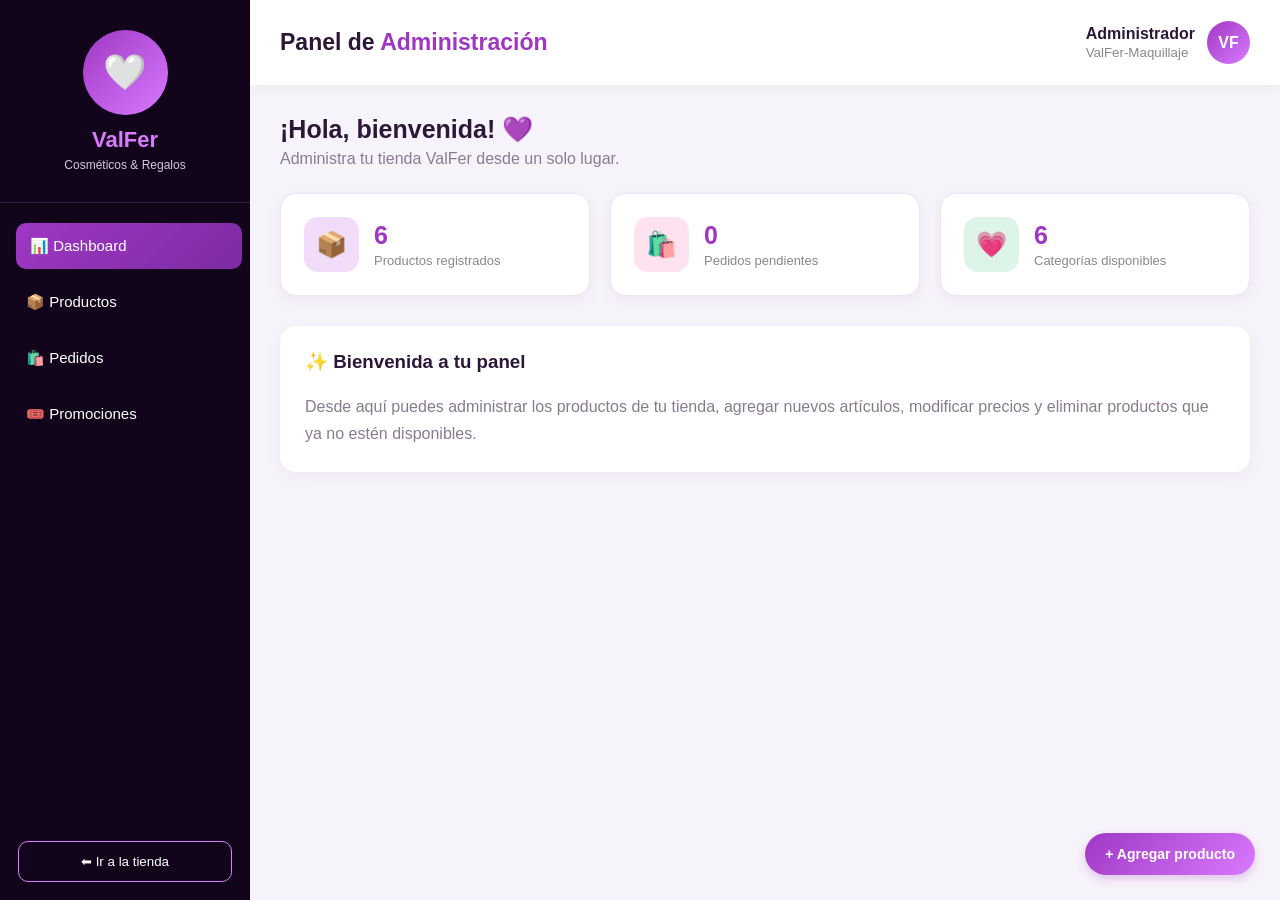
==== commit ee2c93bb: "Se modificaron codigos" ====
--- a/admin.html
+++ b/admin.html
@@ -1,89 +1,1233 @@
+
 <!DOCTYPE html>
 <html lang="es">
 <head>
-    <meta charset="UTF-8">
-    <meta name="viewport" content="width=device-width, initial-scale=1.0">
-    <title>Panel Admin | ValFer Cosmetic</title>
-    <link rel="stylesheet" href="estilos.css">
+<meta charset="UTF-8">
+<meta name="viewport" content="width=device-width, initial-scale=1.0">
+<title>Administrador | ValFer-Maquillaje</title>
+
+<style>
+:root {
+    --morado: #9f37c4;
+    --lila: #d97aff;
+    --negro: #12051b;
+    --blanco: #fff;
+    --gris: #f7f3fa;
+    --texto: #2b1738;
+    --rosa: #f5c5ed;
+    --verde: #36a269;
+    --rojo: #df5267;
+}
+
+* {
+    margin: 0;
+    padding: 0;
+    box-sizing: border-box;
+    font-family: 'Segoe UI', Arial, sans-serif;
+}
+
+body {
+    background: var(--gris);
+    color: var(--texto);
+}
+
+.admin-layout {
+    display: flex;
+    min-height: 100vh;
+}
+
+/* SIDEBAR */
+
+.admin-sidebar {
+    width: 250px;
+    background: var(--negro);
+    color: white;
+    display: flex;
+    flex-direction: column;
+    position: fixed;
+    height: 100vh;
+    left: 0;
+    top: 0;
+    z-index: 100;
+}
+
+.admin-sidebar-header {
+    text-align: center;
+    padding: 30px 15px;
+    border-bottom: 1px solid #382044;
+}
+
+.admin-logo {
+    width: 85px;
+    height: 85px;
+    background: linear-gradient(135deg, var(--morado), var(--lila));
+    border-radius: 50%;
+    margin: auto;
+    display: flex;
+    align-items: center;
+    justify-content: center;
+    font-size: 35px;
+}
+
+.admin-sidebar-header h2 {
+    color: var(--lila);
+    margin-top: 12px;
+    font-size: 22px;
+}
+
+.admin-sidebar-header p {
+    color: #d8c6df;
+    font-size: 12px;
+    margin-top: 5px;
+}
+
+.admin-menu {
+    padding: 20px 12px;
+    flex: 1;
+}
+
+.admin-menu button {
+    width: 100%;
+    padding: 14px;
+    margin-bottom: 10px;
+    border: none;
+    border-radius: 10px;
+    background: transparent;
+    color: white;
+    text-align: left;
+    font-size: 15px;
+    cursor: pointer;
+    transition: .3s;
+}
+
+.admin-menu button:hover,
+.admin-menu button.activo {
+    background: linear-gradient(135deg, var(--morado), #7d2ba2);
+    transform: translateX(4px);
+}
+
+.sidebar-footer {
+    padding: 18px;
+}
+
+.sidebar-footer button {
+    width: 100%;
+    padding: 12px;
+    border: 1px solid var(--lila);
+    border-radius: 10px;
+    color: white;
+    background: transparent;
+    cursor: pointer;
+}
+
+.sidebar-footer button:hover {
+    background: var(--morado);
+}
+
+/* CONTENIDO */
+
+.admin-content {
+    margin-left: 250px;
+    width: calc(100% - 250px);
+}
+
+.admin-topbar {
+    min-height: 85px;
+    background: white;
+    padding: 20px 30px;
+    display: flex;
+    align-items: center;
+    justify-content: space-between;
+    box-shadow: 0 2px 12px rgba(0,0,0,.05);
+    gap: 15px;
+}
+
+.admin-topbar h1 {
+    color: var(--texto);
+    font-size: 23px;
+}
+
+.admin-topbar h1 span {
+    color: var(--morado);
+}
+
+.admin-topbar-perfil {
+    display: flex;
+    align-items: center;
+    gap: 12px;
+}
+
+.admin-topbar-perfil p {
+    font-weight: bold;
+}
+
+.admin-topbar-perfil small {
+    color: #888;
+}
+
+.perfil-avatar {
+    width: 43px;
+    height: 43px;
+    background: linear-gradient(135deg, var(--morado), var(--lila));
+    color: white;
+    border-radius: 50%;
+    display: flex;
+    align-items: center;
+    justify-content: center;
+    font-weight: bold;
+}
+
+.admin-main-area {
+    padding: 30px;
+}
+
+/* DASHBOARD */
+
+.bienvenida {
+    margin-bottom: 25px;
+}
+
+.bienvenida h2 {
+    font-size: 25px;
+    color: var(--texto);
+}
+
+.bienvenida p {
+    color: #8b7b91;
+    margin-top: 6px;
+}
+
+.admin-stats {
+    display: grid;
+    grid-template-columns: repeat(auto-fit, minmax(200px, 1fr));
+    gap: 20px;
+    margin-bottom: 30px;
+}
+
+.stat-card {
+    background: white;
+    padding: 23px;
+    border-radius: 16px;
+    display: flex;
+    align-items: center;
+    gap: 15px;
+    box-shadow: 0 4px 15px rgba(70,20,90,.06);
+    border: 1px solid #f0e5f5;
+}
+
+.stat-icon {
+    width: 55px;
+    height: 55px;
+    border-radius: 14px;
+    display: flex;
+    align-items: center;
+    justify-content: center;
+    font-size: 25px;
+}
+
+.icon-morado {
+    background: #f1ddfa;
+}
+
+.icon-rosa {
+    background: #ffe2f0;
+}
+
+.icon-verde {
+    background: #dcf5e7;
+}
+
+.stat-info h3 {
+    font-size: 25px;
+    color: var(--morado);
+}
+
+.stat-info p {
+    color: #888;
+    font-size: 13px;
+    margin-top: 3px;
+}
+
+/* TABLAS */
+
+.tabla-contenedor {
+    background: white;
+    padding: 25px;
+    border-radius: 16px;
+    box-shadow: 0 4px 15px rgba(70,20,90,.05);
+    overflow-x: auto;
+}
+
+.tabla-contenedor h2,
+.tabla-contenedor h3 {
+    margin-bottom: 20px;
+    color: var(--texto);
+}
+
+.admin-tabla {
+    width: 100%;
+    border-collapse: collapse;
+    min-width: 700px;
+}
+
+.admin-tabla th {
+    background: #f5e9fa;
+    color: var(--morado);
+    padding: 15px;
+    text-align: left;
+    font-size: 14px;
+}
+
+.admin-tabla td {
+    padding: 13px 15px;
+    border-bottom: 1px solid #eee;
+    font-size: 14px;
+}
+
+.admin-tabla tr:hover {
+    background: #fdf9ff;
+}
+
+.imagen-producto {
+    width: 65px;
+    height: 65px;
+    object-fit: cover;
+    border-radius: 12px;
+    background: #f4e7f8;
+}
+
+.badge-activo {
+    background: #d9f5e5;
+    color: #20804b;
+    padding: 6px 10px;
+    border-radius: 20px;
+    font-size: 12px;
+    font-weight: bold;
+}
+
+.btn-editar,
+.btn-eliminar {
+    padding: 8px 11px;
+    border: none;
+    border-radius: 7px;
+    cursor: pointer;
+    margin: 2px;
+    font-size: 14px;
+}
+
+.btn-editar {
+    background: #eee0fa;
+    color: var(--morado);
+}
+
+.btn-eliminar {
+    background: #ffe2e5;
+    color: var(--rojo);
+}
+
+.btn-editar:hover {
+    background: var(--morado);
+    color: white;
+}
+
+.btn-eliminar:hover {
+    background: var(--rojo);
+    color: white;
+}
+
+/* BOTONES */
+
+.btn-agregar {
+    background: linear-gradient(135deg, var(--morado), var(--lila));
+    color: white;
+    border: none;
+    padding: 13px 20px;
+    border-radius: 10px;
+    cursor: pointer;
+    font-weight: bold;
+    font-size: 14px;
+    box-shadow: 0 4px 10px #9f37c440;
+    transition: .3s;
+}
+
+.btn-agregar:hover {
+    transform: translateY(-2px);
+    box-shadow: 0 6px 15px #9f37c460;
+}
+
+/* MODALES */
+
+.modal-overlay {
+    display: none;
+    position: fixed;
+    inset: 0;
+    background: rgba(18,5,27,.65);
+    justify-content: center;
+    align-items: center;
+    z-index: 1000;
+    padding: 15px;
+}
+
+.modal-box {
+    background: white;
+    padding: 28px;
+    width: 100%;
+    max-width: 480px;
+    border-radius: 18px;
+    box-shadow: 0 10px 40px rgba(0,0,0,.2);
+    max-height: 90vh;
+    overflow-y: auto;
+}
+
+.modal-box h2 {
+    color: var(--morado);
+    margin-bottom: 20px;
+}
+
+.form-grupo {
+    margin-bottom: 16px;
+}
+
+.form-grupo label {
+    display: block;
+    font-weight: bold;
+    font-size: 13px;
+    margin-bottom: 7px;
+    color: var(--texto);
+}
+
+.form-grupo input,
+.form-grupo select {
+    width: 100%;
+    padding: 12px;
+    border: 1px solid #ddcce5;
+    border-radius: 9px;
+    outline: none;
+    font-size: 14px;
+}
+
+.form-grupo input:focus,
+.form-grupo select:focus {
+    border-color: var(--morado);
+    box-shadow: 0 0 0 3px #9f37c420;
+}
+
+.modal-botones {
+    display: flex;
+    gap: 10px;
+    justify-content: flex-end;
+    margin-top: 22px;
+}
+
+.btn-cancelar,
+.btn-guardar {
+    padding: 11px 18px;
+    border: none;
+    border-radius: 8px;
+    cursor: pointer;
+    font-weight: bold;
+}
+
+.btn-cancelar {
+    background: #eee;
+    color: #555;
+}
+
+.btn-guardar {
+    background: var(--morado);
+    color: white;
+}
+
+.btn-guardar:hover {
+    background: #7d259f;
+}
+
+.mensaje-vacio {
+    text-align: center;
+    padding: 30px;
+    color: #9988a0;
+}
+
+/* BOTÓN FLOTANTE */
+
+.flotante {
+    position: fixed;
+    bottom: 25px;
+    right: 25px;
+    z-index: 50;
+    border-radius: 30px;
+}
+
+/* RESPONSIVE */
+
+@media(max-width: 800px) {
+    .admin-sidebar {
+        width: 75px;
+    }
+
+    .admin-sidebar-header h2,
+    .admin-sidebar-header p,
+    .sidebar-footer,
+    .admin-menu button span {
+        display: none;
+    }
+
+    .admin-logo {
+        width: 45px;
+        height: 45px;
+        font-size: 22px;
+    }
+
+    .admin-menu {
+        padding: 15px 7px;
+    }
+
+    .admin-menu button {
+        text-align: center;
+        padding: 14px 5px;
+        font-size: 20px;
+    }
+
+    .admin-content {
+        margin-left: 75px;
+        width: calc(100% - 75px);
+    }
+
+    .admin-main-area {
+        padding: 18px;
+    }
+
+    .admin-topbar {
+        padding: 15px;
+    }
+
+    .admin-topbar h1 {
+        font-size: 17px;
+    }
+}
+
+@media(max-width: 480px) {
+    .admin-topbar-perfil p {
+        font-size: 12px;
+    }
+
+    .admin-topbar-perfil small {
+        font-size: 10px;
+    }
+
+    .bienvenida h2 {
+        font-size: 21px;
+    }
+
+    .tabla-contenedor {
+        padding: 15px;
+    }
+
+    .flotante {
+        bottom: 15px;
+        right: 15px;
+        padding: 12px 16px;
+    }
+}
+</style>
 </head>
+
 <body>
 
-<header>
-    <a href="index.html">
-        <img src="img/valfer logo.jpeg" class="mini-logo" alt="ValFer Cosmetic">
-    </a>
-    <nav>
-        <a href="index.html">Inicio</a>
-        <a href="catalogo.html#productos">Catálogo</a>
-        <a href="catalogo.html#carrito">🛒 Carrito</a>
-        <a href="admin.html">⚙️ Admin</a>
-    </nav>
-</header>
-
-<main class="seccion admin-panel">
-    <div class="titulo">
-        <p class="etiqueta">⚙️ ValFer Cosmetic</p>
-        <h1>Panel de control</h1>
-        <p>Desde aquí el administrador puede visualizar los productos y tener el formulario preparado para futuras altas.</p>
+<div class="admin-layout">
+
+    <!-- MENÚ LATERAL -->
+    <aside class="admin-sidebar">
+
+        <div class="admin-sidebar-header">
+            <div class="admin-logo">🤍</div>
+            <h2>ValFer</h2>
+            <p>Cosméticos & Regalos</p>
+        </div>
+
+        <nav class="admin-menu">
+            <button class="activo" onclick="navegarAdmin('dashboard',this)">
+                📊 <span>Dashboard</span>
+            </button>
+
+            <button onclick="navegarAdmin('productos',this)">
+                📦 <span>Productos</span>
+            </button>
+
+            <button onclick="mostrarAlerta('La sección de pedidos estará disponible próximamente.')">
+                🛍️ <span>Pedidos</span>
+            </button>
+
+            <button onclick="mostrarAlerta('La sección de promociones estará disponible próximamente.')">
+                🎟️ <span>Promociones</span>
+            </button>
+        </nav>
+
+        <div class="sidebar-footer">
+            <button onclick="window.location.href='inicio.html'">
+                ⬅ Ir a la tienda
+            </button>
+        </div>
+
+    </aside>
+
+    <!-- CONTENIDO PRINCIPAL -->
+    <main class="admin-content">
+
+        <header class="admin-topbar">
+
+            <h1>Panel de <span>Administración</span></h1>
+
+            <div class="admin-topbar-perfil">
+                <div>
+                    <p>Administrador</p>
+                    <small>ValFer-Maquillaje</small>
+                </div>
+
+                <div class="perfil-avatar">VF</div>
+            </div>
+
+        </header>
+
+        <div class="admin-main-area">
+
+            <!-- DASHBOARD -->
+            <section id="sec-dashboard">
+
+                <div class="bienvenida">
+                    <h2>¡Hola, bienvenida! 💜</h2>
+                    <p>Administra tu tienda ValFer desde un solo lugar.</p>
+                </div>
+
+                <div class="admin-stats">
+
+                    <div class="stat-card">
+                        <div class="stat-icon icon-morado">📦</div>
+                        <div class="stat-info">
+                            <h3 id="totalProductos">0</h3>
+                            <p>Productos registrados</p>
+                        </div>
+                    </div>
+
+                    <div class="stat-card">
+                        <div class="stat-icon icon-rosa">🛍️</div>
+                        <div class="stat-info">
+                            <h3>0</h3>
+                            <p>Pedidos pendientes</p>
+                        </div>
+                    </div>
+
+                    <div class="stat-card">
+                        <div class="stat-icon icon-verde">💗</div>
+                        <div class="stat-info">
+                            <h3 id="totalCategorias">0</h3>
+                            <p>Categorías disponibles</p>
+                        </div>
+                    </div>
+
+                </div>
+
+                <div class="tabla-contenedor">
+                    <h3>✨ Bienvenida a tu panel</h3>
+                    <p style="color:#887b90; line-height:1.7;">
+                        Desde aquí puedes administrar los productos de tu
+                        tienda, agregar nuevos artículos, modificar precios
+                        y eliminar productos que ya no estén disponibles.
+                    </p>
+                </div>
+
+            </section>
+
+            <!-- PRODUCTOS -->
+            <section id="sec-productos" style="display:none;">
+
+                <div class="tabla-contenedor">
+
+                    <div style="display:flex; justify-content:space-between; align-items:center; flex-wrap:wrap; gap:15px; margin-bottom:25px;">
+
+                        <div>
+                            <h2>💄 Catálogo de Productos</h2>
+                            <p style="color:#9988a0; font-size:13px;">
+                                Administra los artículos de ValFer.
+                            </p>
+                        </div>
+
+                        <button class="btn-agregar" onclick="abrirModalProducto('nuevo')">
+                            + Agregar producto
+                        </button>
+
+                    </div>
+
+                    <table class="admin-tabla">
+
+                        <thead>
+                            <tr>
+                                <th>Imagen</th>
+                                <th>Producto</th>
+                                <th>Categoría</th>
+                                <th>Estado</th>
+                                <th>Precio</th>
+                                <th>Acciones</th>
+                            </tr>
+                        </thead>
+
+                        <tbody id="tablaProductos"></tbody>
+
+                    </table>
+
+                </div>
+
+            </section>
+
+        </div>
+
+    </main>
+
+</div>
+
+<!-- BOTÓN FLOTANTE -->
+<button class="btn-agregar flotante"
+onclick="abrirModalProducto('nuevo')">
+    + Agregar producto
+</button>
+
+<!-- MODAL PRODUCTO -->
+<div id="modalFormProducto" class="modal-overlay">
+
+    <div class="modal-box">
+
+        <h2 id="modalFormTitulo">✨ Nuevo producto</h2>
+
+        <form id="formProductoAdmin">
+
+            <div class="form-grupo">
+                <label>📷 Imagen del producto</label>
+                <input type="file" id="admin-prod-imagen" accept="image/*">
+            </div>
+
+            <div class="form-grupo">
+                <label>Nombre del producto</label>
+                <input type="text" id="admin-prod-nombre"
+                placeholder="Ej. Labial mate" required>
+            </div>
+
+            <div class="form-grupo">
+                <label>Precio ($)</label>
+                <input type="number" id="admin-prod-precio"
+                min="0.01" step="0.01" placeholder="Ej. 150" required>
+            </div>
+
+            <div class="form-grupo">
+                <label>Categoría</label>
+
+                <select id="admin-prod-categoria" required>
+                    <option value="Maquillaje">Maquillaje</option>
+                    <option value="Skincare">Skincare</option>
+                    <option value="Perfumes">Perfumes</option>
+                    <option value="Accesorios">Accesorios</option>
+                    <option value="Regalos">Regalos</option>
+                    <option value="Kits">Kits de regalo</option>
+                </select>
+            </div>
+
+            <div class="modal-botones">
+
+                <button type="button" class="btn-cancelar"
+                onclick="cerrarModalProducto()">
+                    Cancelar
+                </button>
+
+                <button type="submit" class="btn-guardar">
+                    Guardar producto
+                </button>
+
+            </div>
+
+        </form>
+
     </div>
 
-    <section class="admin-grid">
-        <div class="caja admin-resumen">
-            <h2>📊 Resumen</h2>
-            <div class="estadisticas">
-                <div><strong>8</strong><span>Productos</span></div>
-                <div><strong>3</strong><span>Categorías</span></div>
-                <div><strong>0</strong><span>Pedidos</span></div>
-            </div>
+</div>
+
+<!-- MODAL DE AVISOS -->
+<div id="customAlert" class="modal-overlay">
+
+    <div class="modal-box" style="max-width:350px; text-align:center;">
+
+        <h2 id="alertTitulo">Aviso</h2>
+
+        <p id="alertMensaje" style="line-height:1.6; margin-bottom:20px;">
+            Mensaje
+        </p>
+
+        <div id="alertBotones"></div>
+
+    </div>
+
+</div>
+
+<script>
+
+/* =====================================
+   PRODUCTOS INICIALES
+===================================== */
+
+const productosIniciales = [
+    {
+        id: 1,
+        nombre: "Labial Mate",
+        precio: 120,
+        categoria: "Maquillaje",
+        imagen: "",
+        estado: "Activo"
+    },
+    {
+        id: 2,
+        nombre: "Kit de Skincare",
+        precio: 350,
+        categoria: "Skincare",
+        imagen: "",
+        estado: "Activo"
+    },
+    {
+        id: 3,
+        nombre: "Perfume Floral",
+        precio: 280,
+        categoria: "Perfumes",
+        imagen: "",
+        estado: "Activo"
+    },
+    {
+        id: 4,
+        nombre: "Set de Brochas",
+        precio: 190,
+        categoria: "Accesorios",
+        imagen: "",
+        estado: "Activo"
+    },
+    {
+        id: 5,
+        nombre: "Caja de Regalo",
+        precio: 250,
+        categoria: "Regalos",
+        imagen: "",
+        estado: "Activo"
+    },
+    {
+        id: 6,
+        nombre: "Kit de Maquillaje",
+        precio: 450,
+        categoria: "Kits",
+        imagen: "",
+        estado: "Activo"
+    }
+];
+
+
+/* =====================================
+   ALMACENAMIENTO
+===================================== */
+
+let productos = JSON.parse(
+    localStorage.getItem("valfer_productos")
+) || productosIniciales;
+
+let idEditando = null;
+let imagenTemporal = null;
+
+function guardarProductos() {
+    localStorage.setItem(
+        "valfer_productos",
+        JSON.stringify(productos)
+    );
+}
+
+
+/* =====================================
+   MOSTRAR PRODUCTOS
+===================================== */
+
+function mostrarProductos() {
+
+    const tabla = document.getElementById("tablaProductos");
+
+    tabla.innerHTML = "";
+
+    if (productos.length === 0) {
+
+        tabla.innerHTML = `
+            <tr>
+                <td colspan="6" class="mensaje-vacio">
+                    💜 No hay productos registrados.
+                </td>
+            </tr>
+        `;
+
+    }
+
+    productos.forEach(producto => {
+
+        const fila = document.createElement("tr");
+
+        const imagen = producto.imagen
+            ? `<img src="${producto.imagen}" class="imagen-producto">`
+            : `<div class="imagen-producto"
+                style="display:flex; align-items:center;
+                justify-content:center; font-size:25px;">
+                💄
+               </div>`;
+
+        fila.innerHTML = `
+            <td>${imagen}</td>
+
+            <td>
+                <strong>${escaparHTML(producto.nombre)}</strong>
+                <br>
+                <small style="color:#9988a0;">
+                    ID: #PROD-${producto.id}
+                </small>
+            </td>
+
+            <td>${escaparHTML(producto.categoria)}</td>
+
+            <td>
+                <span class="badge-activo">
+                    ${producto.estado}
+                </span>
+            </td>
+
+            <td>
+                <strong>$${Number(producto.precio).toFixed(2)}</strong>
+            </td>
+
+            <td>
+                <button class="btn-editar"
+                onclick="editarProducto(${producto.id})">
+                    ✏️
+                </button>
+
+                <button class="btn-eliminar"
+                onclick="confirmarEliminar(${producto.id})">
+                    🗑️
+                </button>
+            </td>
+        `;
+
+        tabla.appendChild(fila);
+
+    });
+
+    actualizarEstadisticas();
+}
+
+
+/* =====================================
+   EVITAR INSERTAR HTML NO DESEADO
+===================================== */
+
+function escaparHTML(texto) {
+    return String(texto).replace(/[&<>"']/g, caracter => ({
+        "&": "&amp;",
+        "<": "&lt;",
+        ">": "&gt;",
+        '"': "&quot;",
+        "'": "&#039;"
+    })[caracter]);
+}
+
+
+/* =====================================
+   ACTUALIZAR DASHBOARD
+===================================== */
+
+function actualizarEstadisticas() {
+
+    document.getElementById("totalProductos").textContent =
+        productos.length;
+
+    const categorias = new Set(
+        productos.map(producto => producto.categoria)
+    );
+
+    document.getElementById("totalCategorias").textContent =
+        categorias.size;
+}
+
+
+/* =====================================
+   NAVEGACIÓN
+===================================== */
+
+function navegarAdmin(seccionId, boton) {
+
+    document.getElementById("sec-dashboard").style.display = "none";
+    document.getElementById("sec-productos").style.display = "none";
+
+    document.getElementById("sec-" + seccionId).style.display = "block";
+
+    document.querySelectorAll(".admin-menu button")
+        .forEach(btn => btn.classList.remove("activo"));
+
+    boton.classList.add("activo");
+
+}
+
+
+/* =====================================
+   ABRIR MODAL
+===================================== */
+
+function abrirModalProducto(modo) {
+
+    document.getElementById("formProductoAdmin").reset();
+
+    idEditando = null;
+    imagenTemporal = null;
+
+    document.getElementById("modalFormTitulo").textContent =
+        modo === "nuevo" ? "✨ Nuevo producto" : "✏️ Editar producto";
+
+    document.getElementById("modalFormProducto").style.display = "flex";
+
+}
+
+
+/* =====================================
+   EDITAR PRODUCTO
+===================================== */
+
+function editarProducto(id) {
+
+    const producto = productos.find(p => p.id === id);
+
+    if (!producto) return;
+
+    idEditando = id;
+    imagenTemporal = producto.imagen;
+
+    document.getElementById("modalFormTitulo").textContent =
+        "✏️ Editar producto";
+
+    document.getElementById("admin-prod-nombre").value =
+        producto.nombre;
+
+    document.getElementById("admin-prod-precio").value =
+        producto.precio;
+
+    document.getElementById("admin-prod-categoria").value =
+        producto.categoria;
+
+    document.getElementById("admin-prod-imagen").value = "";
+
+    document.getElementById("modalFormProducto").style.display = "flex";
+
+}
+
+
+/* =====================================
+   GUARDAR PRODUCTO
+===================================== */
+
+document.getElementById("formProductoAdmin")
+.addEventListener("submit", function(e) {
+
+    e.preventDefault();
+
+    const nombre = document.getElementById("admin-prod-nombre").value.trim();
+
+    const precio = parseFloat(
+        document.getElementById("admin-prod-precio").value
+    );
+
+    const categoria = document.getElementById("admin-prod-categoria").value;
+
+    const archivo = document.getElementById("admin-prod-imagen").files[0];
+
+    if (!nombre || !Number.isFinite(precio) || precio <= 0) {
+
+        mostrarAlerta("Verifica el nombre y el precio del producto.");
+        return;
+
+    }
+
+    function terminarGuardado(imagen) {
+
+        if (idEditando !== null) {
+
+            const indice = productos.findIndex(
+                p => p.id === idEditando
+            );
+
+            if (indice !== -1) {
+
+                productos[indice].nombre = nombre;
+                productos[indice].precio = precio;
+                productos[indice].categoria = categoria;
+                productos[indice].imagen = imagen;
+
+            }
+
+        } else {
+
+            const nuevoProducto = {
+
+                id: Date.now(),
+                nombre: nombre,
+                precio: precio,
+                categoria: categoria,
+                imagen: imagen,
+                estado: "Activo"
+
+            };
+
+            productos.push(nuevoProducto);
+
+        }
+
+        guardarProductos();
+        mostrarProductos();
+        cerrarModalProducto();
+
+        mostrarAlerta(
+            "El producto se guardó correctamente. 💜",
+            "¡Guardado!"
+        );
+
+    }
+
+    if (archivo) {
+
+        if (!archivo.type.startsWith("image/")) {
+            mostrarAlerta("Selecciona un archivo de imagen válido.");
+            return;
+        }
+
+        const reader = new FileReader();
+
+        reader.onload = function(evento) {
+            terminarGuardado(evento.target.result);
+        };
+
+        reader.readAsDataURL(archivo);
+
+    } else {
+
+        terminarGuardado(imagenTemporal);
+
+    }
+
+});
+
+
+/* =====================================
+   CERRAR MODAL
+===================================== */
+
+function cerrarModalProducto() {
+
+    document.getElementById("modalFormProducto").style.display = "none";
+
+    document.getElementById("formProductoAdmin").reset();
+
+    idEditando = null;
+    imagenTemporal = null;
+
+}
+
+
+/* =====================================
+   ELIMINAR PRODUCTO
+===================================== */
+
+function confirmarEliminar(id) {
+
+    const producto = productos.find(p => p.id === id);
+
+    if (!producto) return;
+
+    document.getElementById("alertTitulo").textContent =
+        "🗑️ Eliminar producto";
+
+    document.getElementById("alertMensaje").textContent =
+        `¿Estás segura de eliminar "${producto.nombre}"?`;
+
+    document.getElementById("alertBotones").innerHTML = `
+        <div style="display:flex; gap:10px;">
+
+            <button class="btn-cancelar"
+            style="flex:1;"
+            onclick="cerrarAlerta()">
+                Cancelar
+            </button>
+
+            <button class="btn-guardar"
+            style="flex:1; background:#df5267;"
+            onclick="ejecutarEliminar(${id})">
+                Eliminar
+            </button>
+
         </div>
-
-        <div class="caja">
-            <h2>➕ Agregar producto</h2>
-            <form class="formulario" action="#" method="post">
-                <label for="nombre">Nombre del producto</label>
-                <input id="nombre" name="nombre" type="text" placeholder="Ej. Labial Rosa" required>
-
-                <label for="precio">Precio</label>
-                <input id="precio" name="precio" type="number" min="1" step="0.01" placeholder="Ej. 120" required>
-
-                <label for="cat">Categoría</label>
-                <select id="cat" name="categoria" required>
-                    <option value="">Selecciona una categoría</option>
-                    <option>Maquillaje</option>
-                    <option>Cuidado personal</option>
-                    <option>Regalos</option>
-                </select>
-
-                <label for="imagen">Imagen / emoji</label>
-                <input id="imagen" name="imagen" type="text" placeholder="Ej. 💄">
-
-                <button class="btn" type="submit">+ Agregar producto</button>
-            </form>
-            <p class="admin-nota">El formulario queda preparado, pero sin backend no guardará nuevos registros al recargar.</p>
-        </div>
-    </section>
-
-    <section class="caja admin-productos">
-        <h2>📦 Productos registrados</h2>
-
-        <div class="tabla-admin">
-            <div class="fila-admin encabezado-admin"><span>Producto</span><span>Categoría</span><span>Precio</span><span>Estado</span></div>
-            <div class="fila-admin"><span>💄 Labial Rosa</span><span>Maquillaje</span><span>$120.00</span><span>Disponible</span></div>
-            <div class="fila-admin"><span>✨ Gloss Brillante</span><span>Maquillaje</span><span>$95.00</span><span>Disponible</span></div>
-            <div class="fila-admin"><span>🎀 Rubor Rosa</span><span>Maquillaje</span><span>$135.00</span><span>Disponible</span></div>
-            <div class="fila-admin"><span>👁️ Máscara de pestañas</span><span>Maquillaje</span><span>$150.00</span><span>Disponible</span></div>
-            <div class="fila-admin"><span>🧴 Crema de manos</span><span>Cuidado personal</span><span>$110.00</span><span>Disponible</span></div>
-            <div class="fila-admin"><span>🫧 Kit de cuidado facial</span><span>Cuidado personal</span><span>$220.00</span><span>Disponible</span></div>
-            <div class="fila-admin"><span>🎁 Set de regalo</span><span>Regalos</span><span>$250.00</span><span>Disponible</span></div>
-            <div class="fila-admin"><span>💝 Mini kit personalizado</span><span>Regalos</span><span>$180.00</span><span>Disponible</span></div>
-        </div>
-    </section>
-</main>
-
-<footer>
-    <p>© 2026 ValFer Cosméticos y Regalos</p>
-    <p>Detalles, Cosméticos y Regalos siempre pensados con AMOR hacia Ti 🥰</p>
-</footer>
+    `;
+
+    document.getElementById("customAlert").style.display = "flex";
+
+}
+
+
+function ejecutarEliminar(id) {
+
+    productos = productos.filter(p => p.id !== id);
+
+    guardarProductos();
+    mostrarProductos();
+
+    cerrarAlerta();
+
+    mostrarAlerta(
+        "El producto se eliminó correctamente.",
+        "¡Eliminado!"
+    );
+
+}
+
+
+/* =====================================
+   MENSAJES
+===================================== */
+
+function mostrarAlerta(mensaje, titulo = "Aviso") {
+
+    document.getElementById("alertTitulo").textContent = titulo;
+
+    document.getElementById("alertMensaje").textContent = mensaje;
+
+    document.getElementById("alertBotones").innerHTML = `
+        <button class="btn-guardar"
+        style="width:100%;"
+        onclick="cerrarAlerta()">
+            Entendido
+        </button>
+    `;
+
+    document.getElementById("customAlert").style.display = "flex";
+
+}
+
+
+function cerrarAlerta() {
+
+    document.getElementById("customAlert").style.display = "none";
+
+}
+
+
+/* =====================================
+   INICIALIZAR PANEL
+===================================== */
+
+mostrarProductos();
+
+</script>
 
 </body>
 </html>
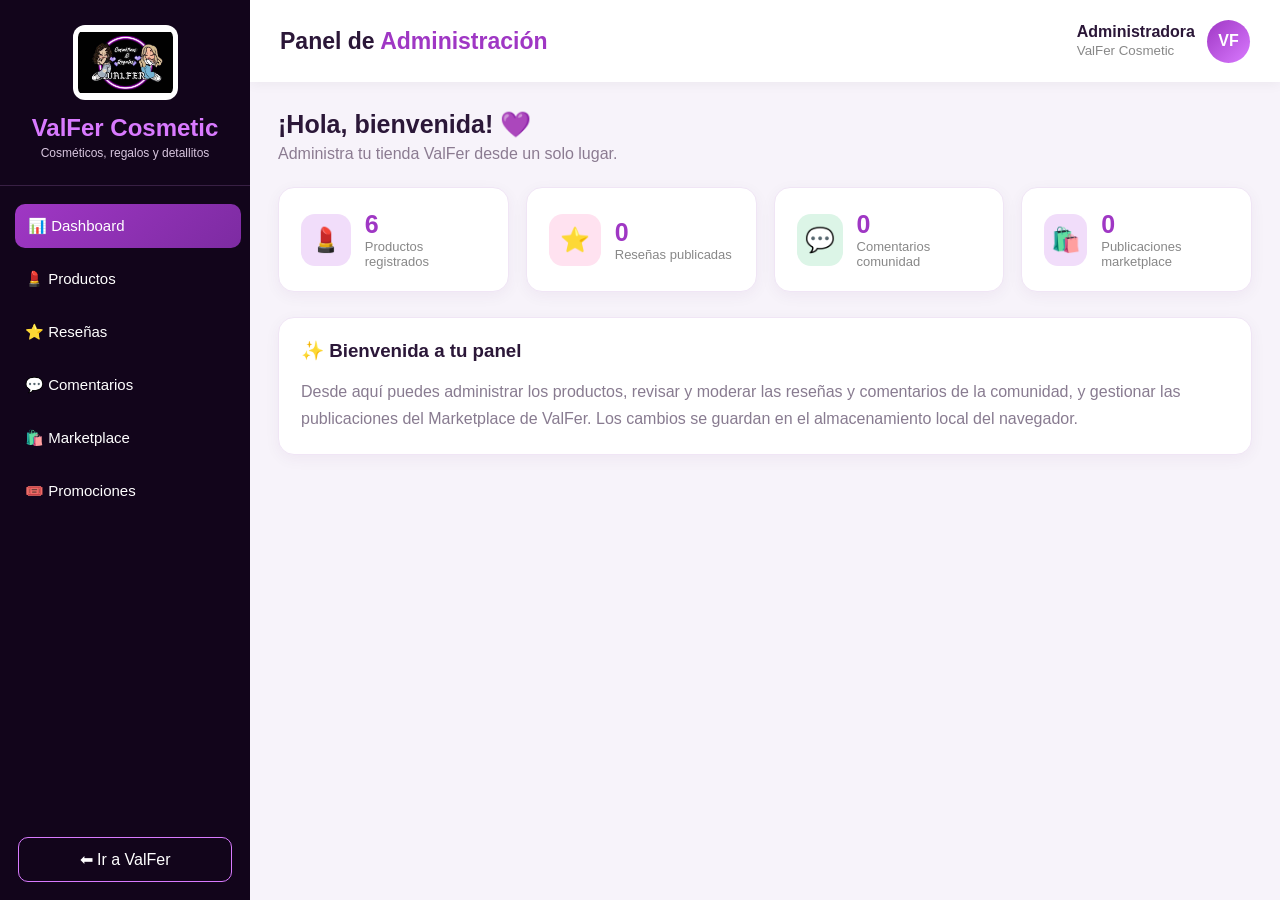
==== commit 01ecb271: "Actualizacion de codigos" ====
--- a/admin.html
+++ b/admin.html
@@ -4,530 +4,448 @@
 <head>
 <meta charset="UTF-8">
 <meta name="viewport" content="width=device-width, initial-scale=1.0">
-<title>Administrador | ValFer-Maquillaje</title>
+<title>Panel Administrador | ValFer Cosmetic</title>
 
 <style>
-:root {
-    --morado: #9f37c4;
-    --lila: #d97aff;
-    --negro: #12051b;
-    --blanco: #fff;
-    --gris: #f7f3fa;
-    --texto: #2b1738;
-    --rosa: #f5c5ed;
-    --verde: #36a269;
-    --rojo: #df5267;
-}
-
-* {
-    margin: 0;
-    padding: 0;
-    box-sizing: border-box;
-    font-family: 'Segoe UI', Arial, sans-serif;
-}
-
-body {
-    background: var(--gris);
-    color: var(--texto);
-}
-
-.admin-layout {
-    display: flex;
-    min-height: 100vh;
-}
-
-/* SIDEBAR */
-
-.admin-sidebar {
-    width: 250px;
-    background: var(--negro);
-    color: white;
-    display: flex;
-    flex-direction: column;
-    position: fixed;
-    height: 100vh;
-    left: 0;
-    top: 0;
-    z-index: 100;
-}
-
-.admin-sidebar-header {
-    text-align: center;
-    padding: 30px 15px;
-    border-bottom: 1px solid #382044;
-}
-
-.admin-logo {
-    width: 85px;
-    height: 85px;
-    background: linear-gradient(135deg, var(--morado), var(--lila));
-    border-radius: 50%;
-    margin: auto;
-    display: flex;
-    align-items: center;
-    justify-content: center;
-    font-size: 35px;
-}
-
-.admin-sidebar-header h2 {
-    color: var(--lila);
-    margin-top: 12px;
-    font-size: 22px;
-}
-
-.admin-sidebar-header p {
-    color: #d8c6df;
-    font-size: 12px;
-    margin-top: 5px;
-}
-
-.admin-menu {
-    padding: 20px 12px;
-    flex: 1;
-}
-
-.admin-menu button {
-    width: 100%;
-    padding: 14px;
-    margin-bottom: 10px;
-    border: none;
-    border-radius: 10px;
-    background: transparent;
-    color: white;
-    text-align: left;
-    font-size: 15px;
-    cursor: pointer;
-    transition: .3s;
+:root{
+--morado:#9f37c4;
+--lila:#d97aff;
+--negro:#12051b;
+--blanco:#fff;
+--gris:#f7f3fa;
+--texto:#2b1738;
+--rosa:#f5c5ed;
+--verde:#36a269;
+--rojo:#df5267;
+}
+
+*{
+box-sizing:border-box;
+margin:0;
+padding:0;
+font-family:'Segoe UI',Arial,sans-serif;
+}
+
+body{
+background:var(--gris);
+color:var(--texto);
+}
+
+button,input,select,textarea{
+font:inherit;
+}
+
+.admin-layout{
+display:flex;
+min-height:100vh;
+}
+
+.admin-sidebar{
+width:250px;
+background:var(--negro);
+color:white;
+display:flex;
+flex-direction:column;
+position:fixed;
+height:100vh;
+left:0;
+top:0;
+z-index:10;
+}
+
+.admin-sidebar-header{
+text-align:center;
+padding:25px 15px;
+border-bottom:1px solid #382044;
+}
+
+.admin-sidebar-header img{
+width:105px;
+height:75px;
+object-fit:contain;
+border-radius:12px;
+background:white;
+padding:5px;
+}
+
+.admin-sidebar-header h2{
+color:var(--lila);
+margin-top:10px;
+}
+
+.admin-sidebar-header p{
+color:#d8c6df;
+font-size:12px;
+margin-top:4px;
+}
+
+.admin-menu{
+padding:18px 12px;
+flex:1;
+}
+
+.admin-menu button{
+width:100%;
+padding:13px;
+margin-bottom:9px;
+border:0;
+border-radius:10px;
+background:transparent;
+color:white;
+text-align:left;
+font-size:15px;
+cursor:pointer;
+transition:.2s;
 }
 
 .admin-menu button:hover,
-.admin-menu button.activo {
-    background: linear-gradient(135deg, var(--morado), #7d2ba2);
-    transform: translateX(4px);
-}
-
-.sidebar-footer {
-    padding: 18px;
-}
-
-.sidebar-footer button {
-    width: 100%;
-    padding: 12px;
-    border: 1px solid var(--lila);
-    border-radius: 10px;
-    color: white;
-    background: transparent;
-    cursor: pointer;
-}
-
-.sidebar-footer button:hover {
-    background: var(--morado);
-}
-
-/* CONTENIDO */
-
-.admin-content {
-    margin-left: 250px;
-    width: calc(100% - 250px);
-}
-
-.admin-topbar {
-    min-height: 85px;
-    background: white;
-    padding: 20px 30px;
-    display: flex;
-    align-items: center;
-    justify-content: space-between;
-    box-shadow: 0 2px 12px rgba(0,0,0,.05);
-    gap: 15px;
-}
-
-.admin-topbar h1 {
-    color: var(--texto);
-    font-size: 23px;
-}
-
-.admin-topbar h1 span {
-    color: var(--morado);
-}
-
-.admin-topbar-perfil {
-    display: flex;
-    align-items: center;
-    gap: 12px;
-}
-
-.admin-topbar-perfil p {
-    font-weight: bold;
-}
-
-.admin-topbar-perfil small {
-    color: #888;
-}
-
-.perfil-avatar {
-    width: 43px;
-    height: 43px;
-    background: linear-gradient(135deg, var(--morado), var(--lila));
-    color: white;
-    border-radius: 50%;
-    display: flex;
-    align-items: center;
-    justify-content: center;
-    font-weight: bold;
-}
-
-.admin-main-area {
-    padding: 30px;
-}
-
-/* DASHBOARD */
-
-.bienvenida {
-    margin-bottom: 25px;
-}
-
-.bienvenida h2 {
-    font-size: 25px;
-    color: var(--texto);
-}
-
-.bienvenida p {
-    color: #8b7b91;
-    margin-top: 6px;
-}
-
-.admin-stats {
-    display: grid;
-    grid-template-columns: repeat(auto-fit, minmax(200px, 1fr));
-    gap: 20px;
-    margin-bottom: 30px;
-}
-
-.stat-card {
-    background: white;
-    padding: 23px;
-    border-radius: 16px;
-    display: flex;
-    align-items: center;
-    gap: 15px;
-    box-shadow: 0 4px 15px rgba(70,20,90,.06);
-    border: 1px solid #f0e5f5;
-}
-
-.stat-icon {
-    width: 55px;
-    height: 55px;
-    border-radius: 14px;
-    display: flex;
-    align-items: center;
-    justify-content: center;
-    font-size: 25px;
-}
-
-.icon-morado {
-    background: #f1ddfa;
-}
-
-.icon-rosa {
-    background: #ffe2f0;
-}
-
-.icon-verde {
-    background: #dcf5e7;
-}
-
-.stat-info h3 {
-    font-size: 25px;
-    color: var(--morado);
-}
-
-.stat-info p {
-    color: #888;
-    font-size: 13px;
-    margin-top: 3px;
-}
-
-/* TABLAS */
-
-.tabla-contenedor {
-    background: white;
-    padding: 25px;
-    border-radius: 16px;
-    box-shadow: 0 4px 15px rgba(70,20,90,.05);
-    overflow-x: auto;
+.admin-menu button.activo{
+background:linear-gradient(135deg,var(--morado),#7d2ba2);
+transform:translateX(3px);
+}
+
+.sidebar-footer{
+padding:18px;
+}
+
+.sidebar-footer a{
+display:block;
+text-align:center;
+padding:12px;
+border:1px solid var(--lila);
+border-radius:10px;
+color:white;
+text-decoration:none;
+}
+
+.sidebar-footer a:hover{
+background:var(--morado);
+}
+
+.admin-content{
+margin-left:250px;
+width:calc(100% - 250px);
+}
+
+.admin-topbar{
+min-height:82px;
+background:white;
+padding:18px 30px;
+display:flex;
+align-items:center;
+justify-content:space-between;
+box-shadow:0 2px 12px #0000000d;
+gap:15px;
+}
+
+.admin-topbar h1{
+font-size:23px;
+}
+
+.admin-topbar h1 span{
+color:var(--morado);
+}
+
+.admin-topbar-perfil{
+display:flex;
+align-items:center;
+gap:12px;
+}
+
+.admin-topbar-perfil small{
+color:#888;
+}
+
+.perfil-avatar{
+width:43px;
+height:43px;
+background:linear-gradient(135deg,var(--morado),var(--lila));
+color:white;
+border-radius:50%;
+display:grid;
+place-items:center;
+font-weight:bold;
+}
+
+.admin-main-area{
+padding:28px;
+}
+
+.bienvenida{
+margin-bottom:24px;
+}
+
+.bienvenida h2{
+font-size:25px;
+}
+
+.bienvenida p{
+color:#8b7b91;
+margin-top:6px;
+}
+
+.admin-stats{
+display:grid;
+grid-template-columns:repeat(auto-fit,minmax(190px,1fr));
+gap:17px;
+margin-bottom:25px;
+}
+
+.stat-card,.tabla-contenedor{
+background:white;
+padding:22px;
+border-radius:16px;
+box-shadow:0 4px 15px #46145a0d;
+border:1px solid #f0e5f5;
+}
+
+.stat-card{
+display:flex;
+align-items:center;
+gap:14px;
+}
+
+.stat-icon{
+width:52px;
+height:52px;
+border-radius:14px;
+display:grid;
+place-items:center;
+font-size:24px;
+}
+
+.icon-morado{background:#f1ddfa}
+.icon-rosa{background:#ffe2f0}
+.icon-verde{background:#dcf5e7}
+
+.stat-info h3{
+font-size:25px;
+color:var(--morado);
+}
+
+.stat-info p{
+color:#888;
+font-size:13px;
+}
+
+.tabla-contenedor{
+margin-bottom:22px;
+overflow-x:auto;
 }
 
 .tabla-contenedor h2,
-.tabla-contenedor h3 {
-    margin-bottom: 20px;
-    color: var(--texto);
-}
-
-.admin-tabla {
-    width: 100%;
-    border-collapse: collapse;
-    min-width: 700px;
-}
-
-.admin-tabla th {
-    background: #f5e9fa;
-    color: var(--morado);
-    padding: 15px;
-    text-align: left;
-    font-size: 14px;
-}
-
-.admin-tabla td {
-    padding: 13px 15px;
-    border-bottom: 1px solid #eee;
-    font-size: 14px;
-}
-
-.admin-tabla tr:hover {
-    background: #fdf9ff;
-}
-
-.imagen-producto {
-    width: 65px;
-    height: 65px;
-    object-fit: cover;
-    border-radius: 12px;
-    background: #f4e7f8;
-}
-
-.badge-activo {
-    background: #d9f5e5;
-    color: #20804b;
-    padding: 6px 10px;
-    border-radius: 20px;
-    font-size: 12px;
-    font-weight: bold;
-}
-
-.btn-editar,
-.btn-eliminar {
-    padding: 8px 11px;
-    border: none;
-    border-radius: 7px;
-    cursor: pointer;
-    margin: 2px;
-    font-size: 14px;
-}
-
-.btn-editar {
-    background: #eee0fa;
-    color: var(--morado);
-}
-
-.btn-eliminar {
-    background: #ffe2e5;
-    color: var(--rojo);
-}
-
-.btn-editar:hover {
-    background: var(--morado);
-    color: white;
-}
-
-.btn-eliminar:hover {
-    background: var(--rojo);
-    color: white;
-}
-
-/* BOTONES */
-
-.btn-agregar {
-    background: linear-gradient(135deg, var(--morado), var(--lila));
-    color: white;
-    border: none;
-    padding: 13px 20px;
-    border-radius: 10px;
-    cursor: pointer;
-    font-weight: bold;
-    font-size: 14px;
-    box-shadow: 0 4px 10px #9f37c440;
-    transition: .3s;
-}
-
-.btn-agregar:hover {
-    transform: translateY(-2px);
-    box-shadow: 0 6px 15px #9f37c460;
-}
-
-/* MODALES */
-
-.modal-overlay {
-    display: none;
-    position: fixed;
-    inset: 0;
-    background: rgba(18,5,27,.65);
-    justify-content: center;
-    align-items: center;
-    z-index: 1000;
-    padding: 15px;
-}
-
-.modal-box {
-    background: white;
-    padding: 28px;
-    width: 100%;
-    max-width: 480px;
-    border-radius: 18px;
-    box-shadow: 0 10px 40px rgba(0,0,0,.2);
-    max-height: 90vh;
-    overflow-y: auto;
-}
-
-.modal-box h2 {
-    color: var(--morado);
-    margin-bottom: 20px;
-}
-
-.form-grupo {
-    margin-bottom: 16px;
-}
-
-.form-grupo label {
-    display: block;
-    font-weight: bold;
-    font-size: 13px;
-    margin-bottom: 7px;
-    color: var(--texto);
-}
-
-.form-grupo input,
-.form-grupo select {
-    width: 100%;
-    padding: 12px;
-    border: 1px solid #ddcce5;
-    border-radius: 9px;
-    outline: none;
-    font-size: 14px;
-}
-
-.form-grupo input:focus,
-.form-grupo select:focus {
-    border-color: var(--morado);
-    box-shadow: 0 0 0 3px #9f37c420;
-}
-
-.modal-botones {
-    display: flex;
-    gap: 10px;
-    justify-content: flex-end;
-    margin-top: 22px;
-}
-
-.btn-cancelar,
-.btn-guardar {
-    padding: 11px 18px;
-    border: none;
-    border-radius: 8px;
-    cursor: pointer;
-    font-weight: bold;
-}
-
-.btn-cancelar {
-    background: #eee;
-    color: #555;
-}
-
-.btn-guardar {
-    background: var(--morado);
-    color: white;
-}
-
-.btn-guardar:hover {
-    background: #7d259f;
-}
-
-.mensaje-vacio {
-    text-align: center;
-    padding: 30px;
-    color: #9988a0;
-}
-
-/* BOTÓN FLOTANTE */
-
-.flotante {
-    position: fixed;
-    bottom: 25px;
-    right: 25px;
-    z-index: 50;
-    border-radius: 30px;
-}
-
-/* RESPONSIVE */
-
-@media(max-width: 800px) {
-    .admin-sidebar {
-        width: 75px;
-    }
-
-    .admin-sidebar-header h2,
-    .admin-sidebar-header p,
-    .sidebar-footer,
-    .admin-menu button span {
-        display: none;
-    }
-
-    .admin-logo {
-        width: 45px;
-        height: 45px;
-        font-size: 22px;
-    }
-
-    .admin-menu {
-        padding: 15px 7px;
-    }
-
-    .admin-menu button {
-        text-align: center;
-        padding: 14px 5px;
-        font-size: 20px;
-    }
-
-    .admin-content {
-        margin-left: 75px;
-        width: calc(100% - 75px);
-    }
-
-    .admin-main-area {
-        padding: 18px;
-    }
-
-    .admin-topbar {
-        padding: 15px;
-    }
-
-    .admin-topbar h1 {
-        font-size: 17px;
-    }
-}
-
-@media(max-width: 480px) {
-    .admin-topbar-perfil p {
-        font-size: 12px;
-    }
-
-    .admin-topbar-perfil small {
-        font-size: 10px;
-    }
-
-    .bienvenida h2 {
-        font-size: 21px;
-    }
-
-    .tabla-contenedor {
-        padding: 15px;
-    }
-
-    .flotante {
-        bottom: 15px;
-        right: 15px;
-        padding: 12px 16px;
-    }
+.tabla-contenedor h3{
+margin-bottom:16px;
+}
+
+.admin-tabla{
+width:100%;
+border-collapse:collapse;
+min-width:650px;
+}
+
+.admin-tabla th{
+background:#f5e9fa;
+color:var(--morado);
+padding:13px;
+text-align:left;
+font-size:13px;
+}
+
+.admin-tabla td{
+padding:12px;
+border-bottom:1px solid #eee;
+font-size:14px;
+vertical-align:middle;
+}
+
+.admin-tabla tr:hover{
+background:#fdf9ff;
+}
+
+.imagen-producto{
+width:58px;
+height:58px;
+object-fit:cover;
+border-radius:10px;
+background:#f4e7f8;
+}
+
+.btn,.btn-agregar,.btn-editar,
+.btn-eliminar,.btn-cancelar,.btn-guardar{
+border:0;
+border-radius:9px;
+padding:10px 15px;
+cursor:pointer;
+font-weight:bold;
+}
+
+.btn,.btn-agregar,.btn-guardar{
+background:linear-gradient(135deg,var(--morado),var(--lila));
+color:white;
+}
+
+.btn-editar{
+background:#eee0fa;
+color:var(--morado);
+padding:7px 10px;
+}
+
+.btn-eliminar{
+background:#ffe2e5;
+color:var(--rojo);
+padding:7px 10px;
+}
+
+.btn-cancelar{
+background:#eee;
+color:#555;
+}
+
+.btn:hover,.btn-agregar:hover,.btn-guardar:hover{
+filter:brightness(.95);
+}
+
+.form-control{
+width:100%;
+padding:11px;
+border:1px solid #ddcce5;
+border-radius:9px;
+background:white;
+color:var(--texto);
+margin:5px 0 13px;
+}
+
+.form-control:focus{
+outline:2px solid #d97aff66;
+border-color:var(--morado);
+}
+
+label{
+font-weight:600;
+font-size:13px;
+}
+
+.modal-overlay{
+display:none;
+position:fixed;
+inset:0;
+background:#12051b99;
+justify-content:center;
+align-items:center;
+z-index:1000;
+padding:15px;
+}
+
+.modal-box{
+background:white;
+padding:25px;
+width:100%;
+max-width:470px;
+border-radius:18px;
+max-height:90vh;
+overflow:auto;
+}
+
+.modal-box h2{
+color:var(--morado);
+margin-bottom:18px;
+}
+
+.modal-botones{
+display:flex;
+justify-content:flex-end;
+gap:9px;
+margin-top:15px;
+}
+
+.badge{
+display:inline-block;
+padding:5px 10px;
+border-radius:20px;
+font-size:12px;
+font-weight:bold;
+background:#d9f5e5;
+color:#20804b;
+}
+
+.badge-inactivo{
+background:#fff0d4;
+color:#9a6500;
+}
+
+.tarjeta-moderacion{
+background:#fff;
+border:1px solid #eee2f5;
+border-radius:12px;
+padding:15px;
+margin:12px 0;
+}
+
+.tarjeta-moderacion p{
+margin:9px 0;
+line-height:1.5;
+overflow-wrap:anywhere;
+}
+
+.tarjeta-moderacion small{
+color:#888;
+}
+
+.acciones{
+display:flex;
+gap:7px;
+flex-wrap:wrap;
+margin-top:10px;
+}
+
+.vacio{
+text-align:center;
+padding:25px;
+color:#9988a0;
+}
+
+.flotante{
+position:fixed;
+right:25px;
+bottom:25px;
+z-index:5;
+box-shadow:0 4px 12px #0003;
+}
+
+@media(max-width:800px){
+.admin-sidebar{width:72px}
+.admin-sidebar-header h2,
+.admin-sidebar-header p,
+.sidebar-footer,
+.admin-menu button span{
+display:none;
+}
+.admin-sidebar-header{padding:18px 5px}
+.admin-sidebar-header img{
+width:48px;
+height:48px;
+}
+.admin-menu{padding:12px 6px}
+.admin-menu button{
+text-align:center;
+padding:13px 4px;
+font-size:19px;
+}
+.admin-content{
+margin-left:72px;
+width:calc(100% - 72px);
+}
+.admin-main-area{padding:16px}
+.admin-topbar{padding:14px}
+.admin-topbar h1{font-size:17px}
+}
+
+@media(max-width:480px){
+.admin-topbar-perfil p{font-size:12px}
+.admin-topbar-perfil small{font-size:10px}
+.bienvenida h2{font-size:21px}
+.flotante{right:12px;bottom:12px}
 }
 </style>
 </head>
@@ -536,696 +454,1114 @@
 
 <div class="admin-layout">
 
-    <!-- MENÚ LATERAL -->
-    <aside class="admin-sidebar">
-
-        <div class="admin-sidebar-header">
-            <div class="admin-logo">🤍</div>
-            <h2>ValFer</h2>
-            <p>Cosméticos & Regalos</p>
-        </div>
-
-        <nav class="admin-menu">
-            <button class="activo" onclick="navegarAdmin('dashboard',this)">
-                📊 <span>Dashboard</span>
-            </button>
-
-            <button onclick="navegarAdmin('productos',this)">
-                📦 <span>Productos</span>
-            </button>
-
-            <button onclick="mostrarAlerta('La sección de pedidos estará disponible próximamente.')">
-                🛍️ <span>Pedidos</span>
-            </button>
-
-            <button onclick="mostrarAlerta('La sección de promociones estará disponible próximamente.')">
-                🎟️ <span>Promociones</span>
-            </button>
-        </nav>
-
-        <div class="sidebar-footer">
-            <button onclick="window.location.href='inicio.html'">
-                ⬅ Ir a la tienda
-            </button>
-        </div>
-
-    </aside>
-
-    <!-- CONTENIDO PRINCIPAL -->
-    <main class="admin-content">
-
-        <header class="admin-topbar">
-
-            <h1>Panel de <span>Administración</span></h1>
-
-            <div class="admin-topbar-perfil">
-                <div>
-                    <p>Administrador</p>
-                    <small>ValFer-Maquillaje</small>
-                </div>
-
-                <div class="perfil-avatar">VF</div>
-            </div>
-
-        </header>
-
-        <div class="admin-main-area">
-
-            <!-- DASHBOARD -->
-            <section id="sec-dashboard">
-
-                <div class="bienvenida">
-                    <h2>¡Hola, bienvenida! 💜</h2>
-                    <p>Administra tu tienda ValFer desde un solo lugar.</p>
-                </div>
-
-                <div class="admin-stats">
-
-                    <div class="stat-card">
-                        <div class="stat-icon icon-morado">📦</div>
-                        <div class="stat-info">
-                            <h3 id="totalProductos">0</h3>
-                            <p>Productos registrados</p>
-                        </div>
-                    </div>
-
-                    <div class="stat-card">
-                        <div class="stat-icon icon-rosa">🛍️</div>
-                        <div class="stat-info">
-                            <h3>0</h3>
-                            <p>Pedidos pendientes</p>
-                        </div>
-                    </div>
-
-                    <div class="stat-card">
-                        <div class="stat-icon icon-verde">💗</div>
-                        <div class="stat-info">
-                            <h3 id="totalCategorias">0</h3>
-                            <p>Categorías disponibles</p>
-                        </div>
-                    </div>
-
-                </div>
-
-                <div class="tabla-contenedor">
-                    <h3>✨ Bienvenida a tu panel</h3>
-                    <p style="color:#887b90; line-height:1.7;">
-                        Desde aquí puedes administrar los productos de tu
-                        tienda, agregar nuevos artículos, modificar precios
-                        y eliminar productos que ya no estén disponibles.
-                    </p>
-                </div>
-
-            </section>
-
-            <!-- PRODUCTOS -->
-            <section id="sec-productos" style="display:none;">
-
-                <div class="tabla-contenedor">
-
-                    <div style="display:flex; justify-content:space-between; align-items:center; flex-wrap:wrap; gap:15px; margin-bottom:25px;">
-
-                        <div>
-                            <h2>💄 Catálogo de Productos</h2>
-                            <p style="color:#9988a0; font-size:13px;">
-                                Administra los artículos de ValFer.
-                            </p>
-                        </div>
-
-                        <button class="btn-agregar" onclick="abrirModalProducto('nuevo')">
-                            + Agregar producto
-                        </button>
-
-                    </div>
-
-                    <table class="admin-tabla">
-
-                        <thead>
-                            <tr>
-                                <th>Imagen</th>
-                                <th>Producto</th>
-                                <th>Categoría</th>
-                                <th>Estado</th>
-                                <th>Precio</th>
-                                <th>Acciones</th>
-                            </tr>
-                        </thead>
-
-                        <tbody id="tablaProductos"></tbody>
-
-                    </table>
-
-                </div>
-
-            </section>
-
-        </div>
-
-    </main>
-
-</div>
-
-<!-- BOTÓN FLOTANTE -->
+<aside class="admin-sidebar">
+
+<div class="admin-sidebar-header">
+<img src="img/valfer logo.jpeg" alt="Logo ValFer">
+<h2>ValFer Cosmetic</h2>
+<p>Cosméticos, regalos y detallitos</p>
+</div>
+
+<nav class="admin-menu">
+
+<button class="activo" onclick="navegarAdmin('dashboard',this)">
+📊 <span>Dashboard</span>
+</button>
+
+<button onclick="navegarAdmin('productos',this)">
+💄 <span>Productos</span>
+</button>
+
+<button onclick="navegarAdmin('resenas',this)">
+⭐ <span>Reseñas</span>
+</button>
+
+<button onclick="navegarAdmin('comentarios',this)">
+💬 <span>Comentarios</span>
+</button>
+
+<button onclick="navegarAdmin('publicaciones',this)">
+🛍️ <span>Marketplace</span>
+</button>
+
+<button onclick="navegarAdmin('promociones',this)">
+🎟️ <span>Promociones</span>
+</button>
+
+</nav>
+
+<div class="sidebar-footer">
+<a href="index.html">⬅ Ir a ValFer</a>
+</div>
+
+</aside>
+
+<main class="admin-content">
+
+<header class="admin-topbar">
+
+<h1>Panel de <span>Administración</span></h1>
+
+<div class="admin-topbar-perfil">
+<div>
+<p><strong>Administradora</strong></p>
+<small>ValFer Cosmetic</small>
+</div>
+<div class="perfil-avatar">VF</div>
+</div>
+
+</header>
+
+<div class="admin-main-area">
+
+<!-- DASHBOARD -->
+
+<section id="sec-dashboard">
+
+<div class="bienvenida">
+<h2>¡Hola, bienvenida! 💜</h2>
+<p>Administra tu tienda ValFer desde un solo lugar.</p>
+</div>
+
+<div class="admin-stats">
+
+<div class="stat-card">
+<div class="stat-icon icon-morado">💄</div>
+<div class="stat-info">
+<h3 id="totalProductos">0</h3>
+<p>Productos registrados</p>
+</div>
+</div>
+
+<div class="stat-card">
+<div class="stat-icon icon-rosa">⭐</div>
+<div class="stat-info">
+<h3 id="totalResenas">0</h3>
+<p>Reseñas publicadas</p>
+</div>
+</div>
+
+<div class="stat-card">
+<div class="stat-icon icon-verde">💬</div>
+<div class="stat-info">
+<h3 id="totalComentarios">0</h3>
+<p>Comentarios comunidad</p>
+</div>
+</div>
+
+<div class="stat-card">
+<div class="stat-icon icon-morado">🛍️</div>
+<div class="stat-info">
+<h3 id="totalPublicaciones">0</h3>
+<p>Publicaciones marketplace</p>
+</div>
+</div>
+
+</div>
+
+<div class="tabla-contenedor">
+<h3>✨ Bienvenida a tu panel</h3>
+
+<p style="line-height:1.7;color:#887b90">
+Desde aquí puedes administrar los productos, revisar y moderar
+las reseñas y comentarios de la comunidad, y gestionar las
+publicaciones del Marketplace de ValFer. Los cambios se guardan
+en el almacenamiento local del navegador.
+</p>
+</div>
+
+</section>
+
+<!-- PRODUCTOS -->
+
+<section id="sec-productos" style="display:none">
+
+<div class="tabla-contenedor">
+
+<div style="display:flex;justify-content:space-between;align-items:center;gap:12px;flex-wrap:wrap;margin-bottom:20px">
+
+<div>
+<h2>💄 Catálogo de productos</h2>
+<p style="color:#9988a0;font-size:13px">
+Administra los artículos de ValFer Cosmetic.
+</p>
+</div>
+
+<button class="btn-agregar" onclick="abrirModalProducto('nuevo')">
++ Agregar producto
+</button>
+
+</div>
+
+<table class="admin-tabla">
+
+<thead>
+<tr>
+<th>Imagen</th>
+<th>Producto</th>
+<th>Categoría</th>
+<th>Estado</th>
+<th>Precio</th>
+<th>Acciones</th>
+</tr>
+</thead>
+
+<tbody id="tablaProductos"></tbody>
+
+</table>
+</div>
+
+</section>
+
+<!-- RESEÑAS -->
+
+<section id="sec-resenas" style="display:none">
+
+<div class="tabla-contenedor">
+
+<h2>⭐ Moderación de reseñas</h2>
+
+<p style="color:#9988a0;margin-bottom:15px">
+Reseñas compartidas desde Estrategias.
+</p>
+
+<div id="listaResenas"></div>
+
+</div>
+
+</section>
+
+<!-- COMENTARIOS -->
+
+<section id="sec-comentarios" style="display:none">
+
+<div class="tabla-contenedor">
+
+<h2>💬 Comentarios de la comunidad</h2>
+
+<p style="color:#9988a0;margin-bottom:15px">
+Comentarios publicados por los usuarios.
+</p>
+
+<div id="listaComentarios"></div>
+
+</div>
+
+</section>
+
+<!-- MARKETPLACE -->
+
+<section id="sec-publicaciones" style="display:none">
+
+<div class="tabla-contenedor">
+
+<h2>🛍️ Publicaciones del Marketplace</h2>
+
+<p style="color:#9988a0;margin-bottom:15px">
+Administra los artículos publicados por los usuarios.
+</p>
+
+<div id="listaPublicaciones"></div>
+
+</div>
+
+</section>
+
+<!-- PROMOCIONES -->
+
+<section id="sec-promociones" style="display:none">
+
+<div class="tabla-contenedor">
+
+<h2>🎟️ Promociones</h2>
+
+<p style="color:#887b90;line-height:1.6">
+Esta sección queda como espacio para futuras promociones.
+Tu versión actual de ValFer no contiene todavía un módulo
+de cupones conectado al catálogo o al carrito.
+</p>
+
+</div>
+
+</section>
+
+</div>
+</main>
+</div>
+
+<!-- BOTÓN AGREGAR PRODUCTO -->
+
 <button class="btn-agregar flotante"
+id="btnFlotante"
 onclick="abrirModalProducto('nuevo')">
-    + Agregar producto
++ Agregar producto
 </button>
 
-<!-- MODAL PRODUCTO -->
+<!-- MODAL PRODUCTOS -->
+
 <div id="modalFormProducto" class="modal-overlay">
 
-    <div class="modal-box">
-
-        <h2 id="modalFormTitulo">✨ Nuevo producto</h2>
-
-        <form id="formProductoAdmin">
-
-            <div class="form-grupo">
-                <label>📷 Imagen del producto</label>
-                <input type="file" id="admin-prod-imagen" accept="image/*">
-            </div>
-
-            <div class="form-grupo">
-                <label>Nombre del producto</label>
-                <input type="text" id="admin-prod-nombre"
-                placeholder="Ej. Labial mate" required>
-            </div>
-
-            <div class="form-grupo">
-                <label>Precio ($)</label>
-                <input type="number" id="admin-prod-precio"
-                min="0.01" step="0.01" placeholder="Ej. 150" required>
-            </div>
-
-            <div class="form-grupo">
-                <label>Categoría</label>
-
-                <select id="admin-prod-categoria" required>
-                    <option value="Maquillaje">Maquillaje</option>
-                    <option value="Skincare">Skincare</option>
-                    <option value="Perfumes">Perfumes</option>
-                    <option value="Accesorios">Accesorios</option>
-                    <option value="Regalos">Regalos</option>
-                    <option value="Kits">Kits de regalo</option>
-                </select>
-            </div>
-
-            <div class="modal-botones">
-
-                <button type="button" class="btn-cancelar"
-                onclick="cerrarModalProducto()">
-                    Cancelar
-                </button>
-
-                <button type="submit" class="btn-guardar">
-                    Guardar producto
-                </button>
-
-            </div>
-
-        </form>
-
-    </div>
-
-</div>
-
-<!-- MODAL DE AVISOS -->
+<div class="modal-box">
+
+<h2 id="modalFormTitulo">✨ Nuevo producto</h2>
+
+<form id="formProductoAdmin">
+
+<label>📷 Imagen del producto</label>
+<input class="form-control" type="file"
+id="admin-prod-imagen" accept="image/*">
+
+<label>Nombre del producto</label>
+<input class="form-control" type="text"
+id="admin-prod-nombre" required
+placeholder="Ej. Labial mate">
+
+<label>Precio (MXN)</label>
+<input class="form-control" type="number"
+id="admin-prod-precio" min="0.01"
+step="0.01" required>
+
+<label>Categoría</label>
+
+<select class="form-control"
+id="admin-prod-categoria" required>
+
+<option value="Maquillaje">Maquillaje</option>
+<option value="Skincare">Skincare</option>
+<option value="Perfumes">Perfumes</option>
+<option value="Accesorios">Accesorios</option>
+<option value="Regalos">Regalos</option>
+<option value="Kits">Kits de regalo</option>
+
+</select>
+
+<label>Estado</label>
+
+<select class="form-control" id="admin-prod-estado">
+<option>Activo</option>
+<option>Inactivo</option>
+</select>
+
+<div class="modal-botones">
+
+<button type="button" class="btn-cancelar"
+onclick="cerrarModalProducto()">
+Cancelar
+</button>
+
+<button class="btn-guardar" type="submit">
+Guardar producto
+</button>
+
+</div>
+</form>
+</div>
+</div>
+
+<!-- ALERTAS -->
+
 <div id="customAlert" class="modal-overlay">
 
-    <div class="modal-box" style="max-width:350px; text-align:center;">
-
-        <h2 id="alertTitulo">Aviso</h2>
-
-        <p id="alertMensaje" style="line-height:1.6; margin-bottom:20px;">
-            Mensaje
-        </p>
-
-        <div id="alertBotones"></div>
-
-    </div>
-
+<div class="modal-box"
+style="max-width:360px;text-align:center">
+
+<h2 id="alertTitulo">Aviso</h2>
+
+<p id="alertMensaje"
+style="line-height:1.6;margin:15px 0 20px">
+</p>
+
+<div id="alertBotones">
+
+<button class="btn-guardar"
+style="width:100%"
+onclick="cerrarAlerta()">
+Aceptar
+</button>
+
+</div>
+</div>
 </div>
 
 <script>
 
-/* =====================================
-   PRODUCTOS INICIALES
-===================================== */
+// =====================================
+// FUNCIONES GENERALES
+// =====================================
+
+const leer = (clave) => {
+    try {
+        return JSON.parse(localStorage.getItem(clave) || '[]');
+    } catch(e) {
+        return [];
+    }
+};
+
+const escapar = (v) =>
+    String(v ?? '').replace(/[&<>"']/g, c => ({
+        '&':'&amp;',
+        '<':'&lt;',
+        '>':'&gt;',
+        '"':'&quot;',
+        "'":'&#39;'
+    }[c]));
+
+// =====================================
+// PRODUCTOS INICIALES
+// =====================================
 
 const productosIniciales = [
+
     {
-        id: 1,
-        nombre: "Labial Mate",
-        precio: 120,
-        categoria: "Maquillaje",
-        imagen: "",
-        estado: "Activo"
+        id:1,
+        nombre:'Labial Mate',
+        precio:120,
+        categoria:'Maquillaje',
+        imagen:'',
+        estado:'Activo'
     },
+
     {
-        id: 2,
-        nombre: "Kit de Skincare",
-        precio: 350,
-        categoria: "Skincare",
-        imagen: "",
-        estado: "Activo"
+        id:2,
+        nombre:'Kit de Skincare',
+        precio:350,
+        categoria:'Skincare',
+        imagen:'',
+        estado:'Activo'
     },
+
     {
-        id: 3,
-        nombre: "Perfume Floral",
-        precio: 280,
-        categoria: "Perfumes",
-        imagen: "",
-        estado: "Activo"
+        id:3,
+        nombre:'Perfume Floral',
+        precio:280,
+        categoria:'Perfumes',
+        imagen:'',
+        estado:'Activo'
     },
+
     {
-        id: 4,
-        nombre: "Set de Brochas",
-        precio: 190,
-        categoria: "Accesorios",
-        imagen: "",
-        estado: "Activo"
+        id:4,
+        nombre:'Set de Brochas',
+        precio:190,
+        categoria:'Accesorios',
+        imagen:'',
+        estado:'Activo'
     },
+
     {
-        id: 5,
-        nombre: "Caja de Regalo",
-        precio: 250,
-        categoria: "Regalos",
-        imagen: "",
-        estado: "Activo"
+        id:5,
+        nombre:'Caja de Regalo',
+        precio:250,
+        categoria:'Regalos',
+        imagen:'',
+        estado:'Activo'
     },
+
     {
-        id: 6,
-        nombre: "Kit de Maquillaje",
-        precio: 450,
-        categoria: "Kits",
-        imagen: "",
-        estado: "Activo"
+        id:6,
+        nombre:'Kit de Maquillaje',
+        precio:450,
+        categoria:'Kits',
+        imagen:'',
+        estado:'Activo'
     }
+
 ];
 
-
-/* =====================================
-   ALMACENAMIENTO
-===================================== */
-
-let productos = JSON.parse(
-    localStorage.getItem("valfer_productos")
-) || productosIniciales;
+let productos = leer('valfer_productos');
+
+if(!productos.length){
+    productos = productosIniciales;
+    guardarProductos();
+}
 
 let idEditando = null;
-let imagenTemporal = null;
-
-function guardarProductos() {
+let imagenTemporal = '';
+
+function guardarProductos(){
     localStorage.setItem(
-        "valfer_productos",
+        'valfer_productos',
         JSON.stringify(productos)
     );
 }
 
-
-/* =====================================
-   MOSTRAR PRODUCTOS
-===================================== */
-
-function mostrarProductos() {
-
-    const tabla = document.getElementById("tablaProductos");
-
-    tabla.innerHTML = "";
-
-    if (productos.length === 0) {
-
-        tabla.innerHTML = `
-            <tr>
-                <td colspan="6" class="mensaje-vacio">
-                    💜 No hay productos registrados.
-                </td>
-            </tr>
-        `;
-
+// =====================================
+// NAVEGACIÓN DEL ADMINISTRADOR
+// =====================================
+
+function navegarAdmin(id,boton){
+
+    [
+        'dashboard',
+        'productos',
+        'resenas',
+        'comentarios',
+        'publicaciones',
+        'promociones'
+    ].forEach(x => {
+
+        document.getElementById('sec-'+x).style.display =
+            x === id ? 'block' : 'none';
+
+    });
+
+    document.querySelectorAll('.admin-menu button')
+    .forEach(b => b.classList.remove('activo'));
+
+    if(boton){
+        boton.classList.add('activo');
     }
 
-    productos.forEach(producto => {
-
-        const fila = document.createElement("tr");
-
-        const imagen = producto.imagen
-            ? `<img src="${producto.imagen}" class="imagen-producto">`
-            : `<div class="imagen-producto"
-                style="display:flex; align-items:center;
-                justify-content:center; font-size:25px;">
-                💄
-               </div>`;
-
-        fila.innerHTML = `
-            <td>${imagen}</td>
+    document.getElementById('btnFlotante').style.display =
+        id === 'productos' ? 'block' : 'none';
+
+    if(id === 'productos') mostrarProductos();
+    if(id === 'resenas') mostrarResenas();
+    if(id === 'comentarios') mostrarComentarios();
+    if(id === 'publicaciones') mostrarPublicaciones();
+
+    actualizarDashboard();
+}
+
+// =====================================
+// DASHBOARD
+// =====================================
+
+function actualizarDashboard(){
+
+    document.getElementById('totalProductos').textContent =
+        productos.length;
+
+    document.getElementById('totalResenas').textContent =
+        leer('valfer_resenas').length;
+
+    document.getElementById('totalComentarios').textContent =
+        leer('valfer_comentarios').length;
+
+    document.getElementById('totalPublicaciones').textContent =
+        leer('valfer_publicaciones').length;
+
+}
+
+// =====================================
+// MOSTRAR PRODUCTOS
+// =====================================
+
+function mostrarProductos(){
+
+    const tb = document.getElementById('tablaProductos');
+
+    if(!productos.length){
+
+        tb.innerHTML = `
+        <tr>
+            <td colspan="6" class="vacio">
+                No hay productos registrados.
+            </td>
+        </tr>`;
+
+        return;
+    }
+
+    tb.innerHTML = productos.map(p => `
+
+        <tr>
 
             <td>
-                <strong>${escaparHTML(producto.nombre)}</strong>
+                ${
+                    p.imagen
+                    ? `<img class="imagen-producto"
+                    src="${p.imagen}"
+                    alt="${escapar(p.nombre)}">`
+                    : `<div class="imagen-producto"
+                    style="display:grid;place-items:center;font-size:25px">
+                    💄
+                    </div>`
+                }
+            </td>
+
+            <td>
+                <strong>${escapar(p.nombre)}</strong>
                 <br>
-                <small style="color:#9988a0;">
-                    ID: #PROD-${producto.id}
-                </small>
+                <small>ID: ${p.id}</small>
             </td>
 
-            <td>${escaparHTML(producto.categoria)}</td>
+            <td>${escapar(p.categoria)}</td>
 
             <td>
-                <span class="badge-activo">
-                    ${producto.estado}
+                <span class="badge ${
+                    p.estado === 'Activo' ? '' : 'badge-inactivo'
+                }">
+                    ${escapar(p.estado || 'Activo')}
                 </span>
             </td>
 
             <td>
-                <strong>$${Number(producto.precio).toFixed(2)}</strong>
+                <strong>$${Number(p.precio).toFixed(2)}</strong>
             </td>
 
             <td>
+
                 <button class="btn-editar"
-                onclick="editarProducto(${producto.id})">
-                    ✏️
+                onclick="editarProducto(${p.id})">
+                ✏️
                 </button>
 
                 <button class="btn-eliminar"
-                onclick="confirmarEliminar(${producto.id})">
-                    🗑️
+                onclick="confirmarEliminarProducto(${p.id})">
+                🗑️
                 </button>
+
             </td>
-        `;
-
-        tabla.appendChild(fila);
-
-    });
-
-    actualizarEstadisticas();
-}
-
-
-/* =====================================
-   EVITAR INSERTAR HTML NO DESEADO
-===================================== */
-
-function escaparHTML(texto) {
-    return String(texto).replace(/[&<>"']/g, caracter => ({
-        "&": "&amp;",
-        "<": "&lt;",
-        ">": "&gt;",
-        '"': "&quot;",
-        "'": "&#039;"
-    })[caracter]);
-}
-
-
-/* =====================================
-   ACTUALIZAR DASHBOARD
-===================================== */
-
-function actualizarEstadisticas() {
-
-    document.getElementById("totalProductos").textContent =
-        productos.length;
-
-    const categorias = new Set(
-        productos.map(producto => producto.categoria)
-    );
-
-    document.getElementById("totalCategorias").textContent =
-        categorias.size;
-}
-
-
-/* =====================================
-   NAVEGACIÓN
-===================================== */
-
-function navegarAdmin(seccionId, boton) {
-
-    document.getElementById("sec-dashboard").style.display = "none";
-    document.getElementById("sec-productos").style.display = "none";
-
-    document.getElementById("sec-" + seccionId).style.display = "block";
-
-    document.querySelectorAll(".admin-menu button")
-        .forEach(btn => btn.classList.remove("activo"));
-
-    boton.classList.add("activo");
-
-}
-
-
-/* =====================================
-   ABRIR MODAL
-===================================== */
-
-function abrirModalProducto(modo) {
-
-    document.getElementById("formProductoAdmin").reset();
+
+        </tr>
+
+    `).join('');
+
+}
+
+// =====================================
+// AGREGAR PRODUCTO
+// =====================================
+
+function abrirModalProducto(modo){
 
     idEditando = null;
-    imagenTemporal = null;
-
-    document.getElementById("modalFormTitulo").textContent =
-        modo === "nuevo" ? "✨ Nuevo producto" : "✏️ Editar producto";
-
-    document.getElementById("modalFormProducto").style.display = "flex";
-
-}
-
-
-/* =====================================
-   EDITAR PRODUCTO
-===================================== */
-
-function editarProducto(id) {
-
-    const producto = productos.find(p => p.id === id);
-
-    if (!producto) return;
+    imagenTemporal = '';
+
+    document.getElementById('formProductoAdmin').reset();
+
+    document.getElementById('modalFormTitulo').textContent =
+        '✨ Nuevo producto';
+
+    document.getElementById('modalFormProducto').style.display =
+        'flex';
+
+}
+
+// =====================================
+// EDITAR PRODUCTO
+// =====================================
+
+function editarProducto(id){
+
+    const p = productos.find(x => x.id === id);
+
+    if(!p) return;
 
     idEditando = id;
-    imagenTemporal = producto.imagen;
-
-    document.getElementById("modalFormTitulo").textContent =
-        "✏️ Editar producto";
-
-    document.getElementById("admin-prod-nombre").value =
-        producto.nombre;
-
-    document.getElementById("admin-prod-precio").value =
-        producto.precio;
-
-    document.getElementById("admin-prod-categoria").value =
-        producto.categoria;
-
-    document.getElementById("admin-prod-imagen").value = "";
-
-    document.getElementById("modalFormProducto").style.display = "flex";
-
-}
-
-
-/* =====================================
-   GUARDAR PRODUCTO
-===================================== */
-
-document.getElementById("formProductoAdmin")
-.addEventListener("submit", function(e) {
+    imagenTemporal = p.imagen || '';
+
+    document.getElementById('modalFormTitulo').textContent =
+        '✏️ Editar producto';
+
+    document.getElementById('admin-prod-nombre').value =
+        p.nombre;
+
+    document.getElementById('admin-prod-precio').value =
+        p.precio;
+
+    document.getElementById('admin-prod-categoria').value =
+        p.categoria;
+
+    document.getElementById('admin-prod-estado').value =
+        p.estado || 'Activo';
+
+    document.getElementById('admin-prod-imagen').value = '';
+
+    document.getElementById('modalFormProducto').style.display =
+        'flex';
+
+}
+
+// =====================================
+// GUARDAR PRODUCTO
+// =====================================
+
+document.getElementById('formProductoAdmin')
+.addEventListener('submit',e => {
 
     e.preventDefault();
 
-    const nombre = document.getElementById("admin-prod-nombre").value.trim();
-
-    const precio = parseFloat(
-        document.getElementById("admin-prod-precio").value
-    );
-
-    const categoria = document.getElementById("admin-prod-categoria").value;
-
-    const archivo = document.getElementById("admin-prod-imagen").files[0];
-
-    if (!nombre || !Number.isFinite(precio) || precio <= 0) {
-
-        mostrarAlerta("Verifica el nombre y el precio del producto.");
+    const nombre =
+        document.getElementById('admin-prod-nombre').value.trim();
+
+    const precio =
+        Number(document.getElementById('admin-prod-precio').value);
+
+    const categoria =
+        document.getElementById('admin-prod-categoria').value;
+
+    const estado =
+        document.getElementById('admin-prod-estado').value;
+
+    const archivo =
+        document.getElementById('admin-prod-imagen').files[0];
+
+    if(!nombre || precio <= 0){
+
+        mostrarAlerta(
+            'Verifica el nombre y el precio del producto.'
+        );
+
         return;
-
     }
 
-    function terminarGuardado(imagen) {
-
-        if (idEditando !== null) {
-
-            const indice = productos.findIndex(
-                p => p.id === idEditando
+    const guardar = imagen => {
+
+        if(idEditando !== null){
+
+            productos = productos.map(p =>
+                p.id === idEditando
+                ? {
+                    ...p,
+                    nombre,
+                    precio,
+                    categoria,
+                    estado,
+                    imagen
+                }
+                : p
             );
 
-            if (indice !== -1) {
-
-                productos[indice].nombre = nombre;
-                productos[indice].precio = precio;
-                productos[indice].categoria = categoria;
-                productos[indice].imagen = imagen;
-
-            }
-
-        } else {
-
-            const nuevoProducto = {
-
-                id: Date.now(),
-                nombre: nombre,
-                precio: precio,
-                categoria: categoria,
-                imagen: imagen,
-                estado: "Activo"
-
-            };
-
-            productos.push(nuevoProducto);
+        }else{
+
+            productos.push({
+                id:Date.now(),
+                nombre,
+                precio,
+                categoria,
+                estado,
+                imagen
+            });
 
         }
 
         guardarProductos();
         mostrarProductos();
+        actualizarDashboard();
         cerrarModalProducto();
 
         mostrarAlerta(
-            "El producto se guardó correctamente. 💜",
-            "¡Guardado!"
+            'El producto se guardó correctamente. 💜',
+            '¡Guardado!'
         );
 
+    };
+
+    if(archivo){
+
+        const reader = new FileReader();
+
+        reader.onload = () => guardar(reader.result);
+
+        reader.readAsDataURL(archivo);
+
+    }else{
+
+        guardar(imagenTemporal);
+
     }
 
-    if (archivo) {
-
-        if (!archivo.type.startsWith("image/")) {
-            mostrarAlerta("Selecciona un archivo de imagen válido.");
-            return;
+});
+
+// =====================================
+// CERRAR MODAL PRODUCTO
+// =====================================
+
+function cerrarModalProducto(){
+
+    document.getElementById('modalFormProducto').style.display =
+        'none';
+
+    document.getElementById('formProductoAdmin').reset();
+
+    idEditando = null;
+    imagenTemporal = '';
+
+}
+
+// =====================================
+// ELIMINAR PRODUCTO
+// =====================================
+
+function confirmarEliminarProducto(id){
+
+    const p = productos.find(x => x.id === id);
+
+    if(!p) return;
+
+    confirmar(
+        'Eliminar producto',
+        `¿Seguro que deseas eliminar "${p.nombre}"?`,
+        () => {
+
+            productos = productos.filter(x => x.id !== id);
+
+            guardarProductos();
+            mostrarProductos();
+            actualizarDashboard();
+
+            mostrarAlerta(
+                'El producto se eliminó correctamente.',
+                'Eliminado'
+            );
+
         }
-
-        const reader = new FileReader();
-
-        reader.onload = function(evento) {
-            terminarGuardado(evento.target.result);
-        };
-
-        reader.readAsDataURL(archivo);
-
-    } else {
-
-        terminarGuardado(imagenTemporal);
-
+    );
+
+}
+
+// =====================================
+// TARJETAS DE MODERACIÓN
+// =====================================
+
+function tarjetaModeracion(html){
+
+    return `
+    <article class="tarjeta-moderacion">
+        ${html}
+    </article>`;
+
+}
+
+// =====================================
+// MOSTRAR RESEÑAS
+// =====================================
+
+function mostrarResenas(){
+
+    const arr = leer('valfer_resenas');
+
+    const box = document.getElementById('listaResenas');
+
+    if(!arr.length){
+
+        box.innerHTML = `
+        <p class="vacio">
+            Todavía no hay reseñas publicadas. 💜
+        </p>`;
+
+        return;
     }
 
+    box.innerHTML = arr.map(r => {
+
+        const estrellas = Math.max(
+            0,
+            Math.min(5,Number(r.calificacion)||0)
+        );
+
+        return tarjetaModeracion(`
+
+            <strong>
+                ${escapar(r.usuario || 'Usuario')}
+            </strong>
+
+            ·
+
+            <span style="color:#e5a000">
+                ${'★'.repeat(estrellas)}
+                ${'☆'.repeat(5-estrellas)}
+            </span>
+
+            <p>
+                <b>Producto:</b>
+                ${escapar(r.producto || 'No especificado')}
+            </p>
+
+            <p>${escapar(r.texto || '')}</p>
+
+            <small>${escapar(r.fecha || '')}</small>
+
+            <div class="acciones">
+
+                <button class="btn-eliminar"
+                onclick="eliminarElemento(
+                'valfer_resenas',
+                ${Number(r.id)},
+                mostrarResenas,
+                'reseña'
+                )">
+                🗑️ Eliminar reseña
+                </button>
+
+            </div>
+
+        `);
+
+    }).join('');
+
+}
+
+// =====================================
+// MOSTRAR COMENTARIOS
+// =====================================
+
+function mostrarComentarios(){
+
+    const arr = leer('valfer_comentarios');
+
+    const box = document.getElementById('listaComentarios');
+
+    if(!arr.length){
+
+        box.innerHTML = `
+        <p class="vacio">
+            Todavía no hay comentarios. 💜
+        </p>`;
+
+        return;
+    }
+
+    box.innerHTML = arr.map(c => tarjetaModeracion(`
+
+        <strong>
+            ${escapar(c.nombre || 'Usuario')}
+        </strong>
+
+        <p>${escapar(c.texto || '')}</p>
+
+        <small>${escapar(c.fecha || '')}</small>
+
+        <div class="acciones">
+
+            <button class="btn-eliminar"
+            onclick="eliminarElemento(
+            'valfer_comentarios',
+            ${Number(c.id)},
+            mostrarComentarios,
+            'comentario'
+            )">
+            🗑️ Eliminar comentario
+            </button>
+
+        </div>
+
+    `)).join('');
+
+}
+
+// =====================================
+// MOSTRAR PUBLICACIONES MARKETPLACE
+// =====================================
+
+function mostrarPublicaciones(){
+
+    const arr = leer('valfer_publicaciones');
+
+    const box = document.getElementById('listaPublicaciones');
+
+    if(!arr.length){
+
+        box.innerHTML = `
+        <p class="vacio">
+            No hay publicaciones en el Marketplace. 💜
+        </p>`;
+
+        return;
+    }
+
+    box.innerHTML = arr.map(p => tarjetaModeracion(`
+
+        <strong>
+            ${escapar(p.titulo || 'Publicación')}
+        </strong>
+
+        <p>
+            <b>Publicado por:</b>
+            ${escapar(p.usuario || 'Anónimo')}
+        </p>
+
+        <p>
+            <b>Precio:</b>
+            $${Number(p.precio || 0).toFixed(2)} MXN
+        </p>
+
+        <p>${escapar(p.desc || '')}</p>
+
+        ${
+            p.foto
+            ? `<img src="${p.foto}"
+            alt="${escapar(p.titulo)}"
+            style="max-width:130px;max-height:130px;
+            object-fit:cover;border-radius:10px">`
+            : ''
+        }
+
+        <div class="acciones">
+
+            <button class="btn-eliminar"
+            onclick="eliminarElemento(
+            'valfer_publicaciones',
+            ${Number(p.id)},
+            mostrarPublicaciones,
+            'publicación'
+            )">
+            🗑️ Eliminar publicación
+            </button>
+
+        </div>
+
+    `)).join('');
+
+}
+
+// =====================================
+// ELIMINAR RESEÑAS, COMENTARIOS
+// Y PUBLICACIONES
+// =====================================
+
+function eliminarElemento(clave,id,render,tipo){
+
+    confirmar(
+        'Eliminar '+tipo,
+        `¿Deseas eliminar este ${tipo}?`,
+        () => {
+
+            const nuevos = leer(clave).filter(
+                x => Number(x.id) !== Number(id)
+            );
+
+            localStorage.setItem(
+                clave,
+                JSON.stringify(nuevos)
+            );
+
+            render();
+            actualizarDashboard();
+
+            mostrarAlerta(
+                'El '+tipo+' fue eliminado.',
+                'Listo'
+            );
+
+        }
+    );
+
+}
+
+// =====================================
+// CONFIRMACIONES
+// =====================================
+
+function confirmar(titulo,mensaje,accion){
+
+    document.getElementById('alertTitulo').textContent =
+        '⚠️ '+titulo;
+
+    document.getElementById('alertMensaje').textContent =
+        mensaje;
+
+    document.getElementById('alertBotones').innerHTML = `
+
+        <button class="btn-cancelar"
+        onclick="cerrarAlerta()">
+        Cancelar
+        </button>
+
+        <button class="btn-eliminar"
+        id="confirmarAccion">
+        Eliminar
+        </button>
+
+    `;
+
+    document.getElementById('confirmarAccion').onclick = () => {
+
+        cerrarAlerta();
+        accion();
+
+    };
+
+    document.getElementById('customAlert').style.display =
+        'flex';
+
+}
+
+// =====================================
+// ALERTAS
+// =====================================
+
+function mostrarAlerta(mensaje,titulo='Aviso'){
+
+    document.getElementById('alertTitulo').textContent =
+        titulo;
+
+    document.getElementById('alertMensaje').textContent =
+        mensaje;
+
+    document.getElementById('alertBotones').innerHTML = `
+
+        <button class="btn-guardar"
+        style="width:100%"
+        onclick="cerrarAlerta()">
+        Aceptar
+        </button>
+
+    `;
+
+    document.getElementById('customAlert').style.display =
+        'flex';
+
+}
+
+function cerrarAlerta(){
+
+    document.getElementById('customAlert').style.display =
+        'none';
+
+}
+
+// =====================================
+// ACTUALIZACIÓN AUTOMÁTICA
+// =====================================
+
+window.addEventListener('storage',e => {
+
+    if([
+        'valfer_productos',
+        'valfer_comentarios',
+        'valfer_resenas',
+        'valfer_publicaciones'
+    ].includes(e.key)){
+
+        productos = leer('valfer_productos');
+
+        actualizarDashboard();
+
+        const visible = document.querySelector(
+            'section[id^="sec-"]:not([style*="display: none"])'
+        );
+
+        if(visible){
+
+            const id = visible.id.replace('sec-','');
+
+            if(id === 'productos') mostrarProductos();
+
+            if(id === 'resenas') mostrarResenas();
+
+            if(id === 'comentarios') mostrarComentarios();
+
+            if(id === 'publicaciones') mostrarPublicaciones();
+
+        }
+
+    }
+
 });
 
-
-/* =====================================
-   CERRAR MODAL
-===================================== */
-
-function cerrarModalProducto() {
-
-    document.getElementById("modalFormProducto").style.display = "none";
-
-    document.getElementById("formProductoAdmin").reset();
-
-    idEditando = null;
-    imagenTemporal = null;
-
-}
-
-
-/* =====================================
-   ELIMINAR PRODUCTO
-===================================== */
-
-function confirmarEliminar(id) {
-
-    const producto = productos.find(p => p.id === id);
-
-    if (!producto) return;
-
-    document.getElementById("alertTitulo").textContent =
-        "🗑️ Eliminar producto";
-
-    document.getElementById("alertMensaje").textContent =
-        `¿Estás segura de eliminar "${producto.nombre}"?`;
-
-    document.getElementById("alertBotones").innerHTML = `
-        <div style="display:flex; gap:10px;">
-
-            <button class="btn-cancelar"
-            style="flex:1;"
-            onclick="cerrarAlerta()">
-                Cancelar
-            </button>
-
-            <button class="btn-guardar"
-            style="flex:1; background:#df5267;"
-            onclick="ejecutarEliminar(${id})">
-                Eliminar
-            </button>
-
-        </div>
-    `;
-
-    document.getElementById("customAlert").style.display = "flex";
-
-}
-
-
-function ejecutarEliminar(id) {
-
-    productos = productos.filter(p => p.id !== id);
-
-    guardarProductos();
-    mostrarProductos();
-
-    cerrarAlerta();
-
-    mostrarAlerta(
-        "El producto se eliminó correctamente.",
-        "¡Eliminado!"
-    );
-
-}
-
-
-/* =====================================
-   MENSAJES
-===================================== */
-
-function mostrarAlerta(mensaje, titulo = "Aviso") {
-
-    document.getElementById("alertTitulo").textContent = titulo;
-
-    document.getElementById("alertMensaje").textContent = mensaje;
-
-    document.getElementById("alertBotones").innerHTML = `
-        <button class="btn-guardar"
-        style="width:100%;"
-        onclick="cerrarAlerta()">
-            Entendido
-        </button>
-    `;
-
-    document.getElementById("customAlert").style.display = "flex";
-
-}
-
-
-function cerrarAlerta() {
-
-    document.getElementById("customAlert").style.display = "none";
-
-}
-
-
-/* =====================================
-   INICIALIZAR PANEL
-===================================== */
+// =====================================
+// INICIALIZACIÓN
+// =====================================
 
 mostrarProductos();
+
+actualizarDashboard();
+
+document.getElementById('btnFlotante').style.display =
+    'none';
 
 </script>
 
